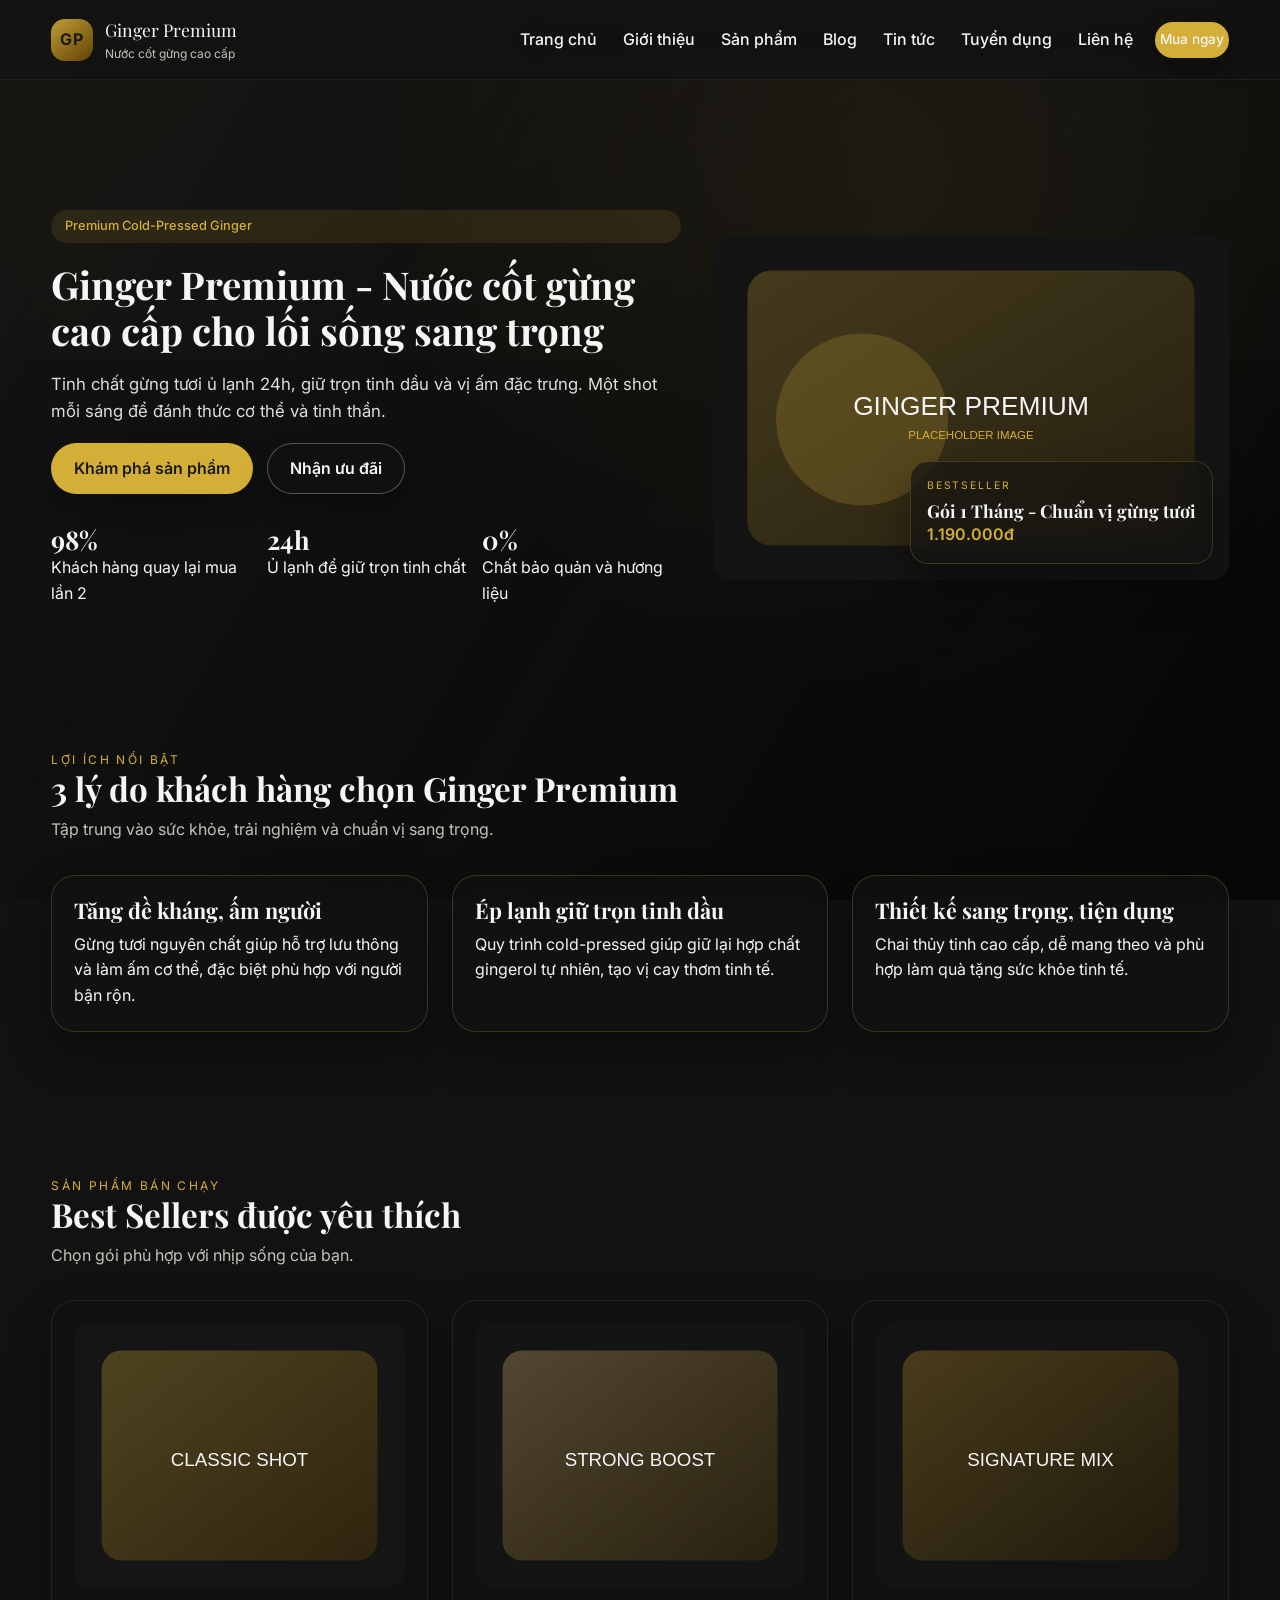
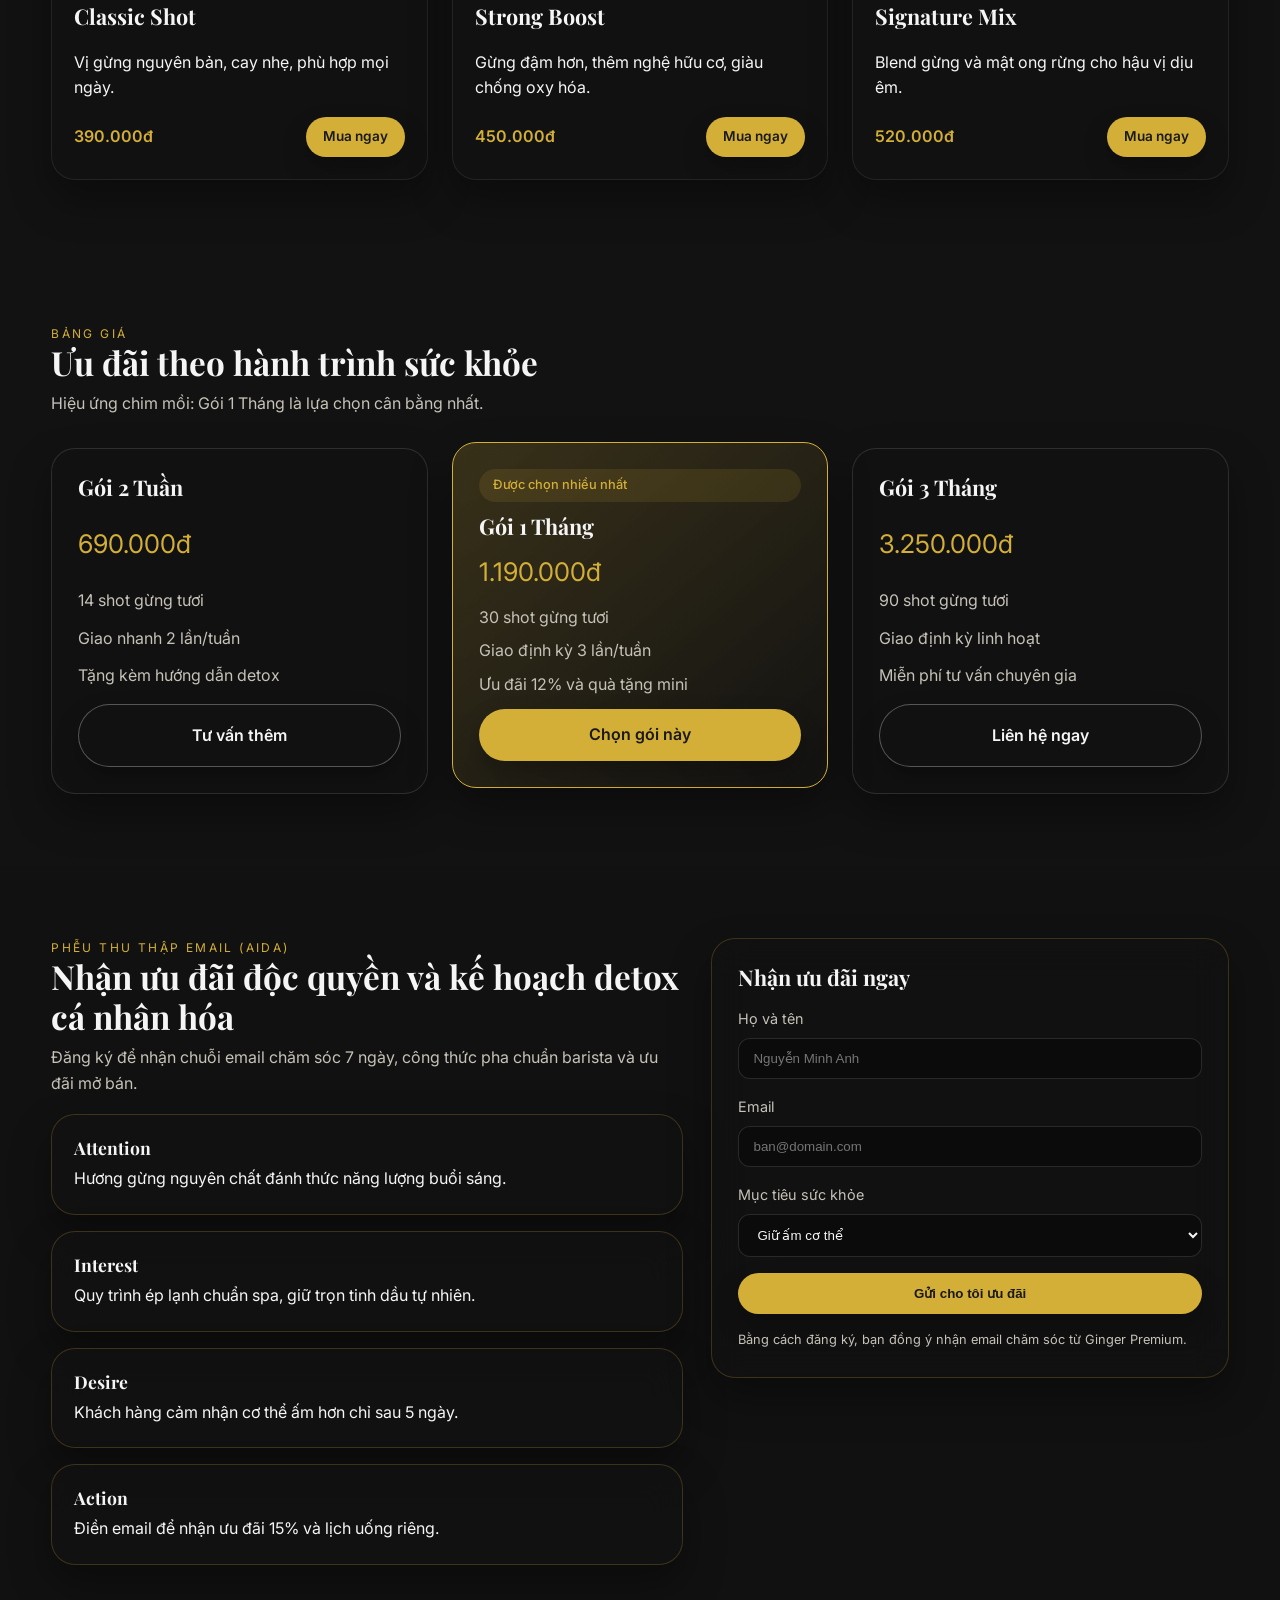
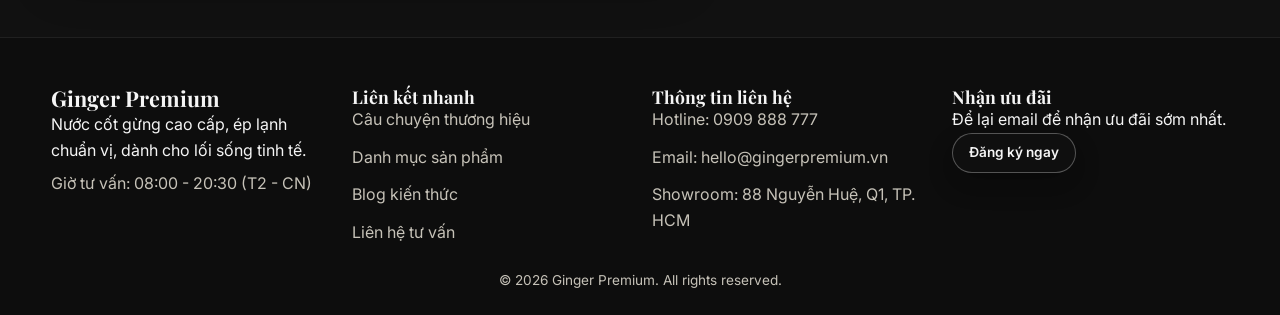
==== index.html @ f05b1ac1 "update content" ====
<!doctype html>
<html lang='vi'>
<head>
  <meta charset='utf-8'>
  <meta name='viewport' content='width=device-width, initial-scale=1'>
  <title>Ginger Premium | Nước cốt gừng cao cấp - Tinh tế, chuẩn vị</title>
  <meta name='description' content='Ginger Premium - nước cốt gừng cao cấp, ép lạnh giữ trọn tinh dầu. Tăng sức đề kháng, ấm người và nâng tầm lối sống hiện đại.'>
  <!-- TODO: Dán mã Google Analytics / Meta Pixel ngay dưới dòng comment này -->
  <!-- <script>/* GA4/Meta Pixel */</script> -->
  <link rel='preconnect' href='https://fonts.googleapis.com'>
  <link rel='preconnect' href='https://fonts.gstatic.com' crossorigin>
  <link href='https://fonts.googleapis.com/css2?family=Playfair+Display:wght@500;600;700&family=Inter:wght@300;400;500;600&display=swap' rel='stylesheet'>
  <link rel='stylesheet' href='assets/css/style.css'>
  <script src='assets/js/main.js' defer></script>
</head>
<body>
  <header></header>

  <main>
    <section class='hero section reveal'>
      <div class='container hero-grid'>
        <div class='hero-copy'>
          <span class='badge'>Premium Cold-Pressed Ginger</span>
          <h1>Ginger Premium - Nước cốt gừng cao cấp cho lối sống sang trọng</h1>
          <p class='lead'>Tinh chất gừng tươi ủ lạnh 24h, giữ trọn tinh dầu và vị ấm đặc trưng. Một shot mỗi sáng để đánh thức cơ thể và tinh thần.</p>
          <!-- TODO: Thay đổi câu tagline chính theo thông điệp chiến dịch -->
          <div class='hero-actions'>
            <a class='btn btn-primary' href='san-pham.html'>Khám phá sản phẩm</a>
            <a class='btn btn-ghost' href='#lead'>Nhận ưu đãi</a>
          </div>
          <div class='hero-stats'>
            <div>
              <h3>98%</h3>
              <p>Khách hàng quay lại mua lần 2</p>
            </div>
            <div>
              <h3>24h</h3>
              <p>Ủ lạnh để giữ trọn tinh chất</p>
            </div>
            <div>
              <h3>0%</h3>
              <p>Chất bảo quản và hương liệu</p>
            </div>
          </div>
        </div>
        <div class='hero-media'>
          <img src='assets/img/hero-ginger.svg' alt='Ly nước cốt gừng Ginger Premium'>
          <div class='media-card'>
            <p class='label'>Bestseller</p>
            <h4>Gói 1 Tháng - Chuẩn vị gừng tươi</h4>
            <p class='price'>1.190.000đ</p>
          </div>
        </div>
      </div>
    </section>

    <section class='section reveal'>
      <div class='container'>
        <div class='section-heading'>
          <p class='section-kicker'>Lợi ích nổi bật</p>
          <h2>3 lý do khách hàng chọn Ginger Premium</h2>
          <p class='section-subtitle'>Tập trung vào sức khỏe, trải nghiệm và chuẩn vị sang trọng.</p>
        </div>
        <div class='grid-3'>
          <article class='card'>
            <h3>Tăng đề kháng, ấm người</h3>
            <p>Gừng tươi nguyên chất giúp hỗ trợ lưu thông và làm ấm cơ thể, đặc biệt phù hợp với người bận rộn.</p>
          </article>
          <article class='card'>
            <h3>Ép lạnh giữ trọn tinh dầu</h3>
            <p>Quy trình cold-pressed giúp giữ lại hợp chất gingerol tự nhiên, tạo vị cay thơm tinh tế.</p>
          </article>
          <article class='card'>
            <h3>Thiết kế sang trọng, tiện dụng</h3>
            <p>Chai thủy tinh cao cấp, dễ mang theo và phù hợp làm quà tặng sức khỏe tinh tế.</p>
          </article>
        </div>
      </div>
    </section>

    <section class='section reveal best-sellers'>
      <div class='container'>
        <div class='section-heading'>
          <p class='section-kicker'>Sản phẩm bán chạy</p>
          <h2>Best Sellers được yêu thích</h2>
          <p class='section-subtitle'>Chọn gói phù hợp với nhịp sống của bạn.</p>
        </div>
        <div class='grid-3'>
          <article class='product-card'>
            <img src='assets/img/product-1.svg' alt='Gói Classic'>
            <h3>Classic Shot</h3>
            <p>Vị gừng nguyên bản, cay nhẹ, phù hợp mọi ngày.</p>
            <div class='price-row'>
              <span>390.000đ</span>
              <a class='btn btn-primary btn-small' href='san-pham.html'>Mua ngay</a>
            </div>
          </article>
          <article class='product-card'>
            <img src='assets/img/product-2.svg' alt='Gói Strong'>
            <h3>Strong Boost</h3>
            <p>Gừng đậm hơn, thêm nghệ hữu cơ, giàu chống oxy hóa.</p>
            <div class='price-row'>
              <span>450.000đ</span>
              <a class='btn btn-primary btn-small' href='san-pham.html'>Mua ngay</a>
            </div>
          </article>
          <article class='product-card'>
            <img src='assets/img/product-3.svg' alt='Gói Signature'>
            <h3>Signature Mix</h3>
            <p>Blend gừng và mật ong rừng cho hậu vị dịu êm.</p>
            <div class='price-row'>
              <span>520.000đ</span>
              <a class='btn btn-primary btn-small' href='san-pham.html'>Mua ngay</a>
            </div>
          </article>
        </div>
      </div>
    </section>

    <section class='section reveal pricing'>
      <div class='container'>
        <div class='section-heading'>
          <p class='section-kicker'>Bảng giá</p>
          <h2>Ưu đãi theo hành trình sức khỏe</h2>
          <p class='section-subtitle'>Hiệu ứng chim mồi: Gói 1 Tháng là lựa chọn cân bằng nhất.</p>
        </div>
        <div class='pricing-grid'>
          <article class='pricing-card' data-decoy='true'>
            <h3>Gói 2 Tuần</h3>
            <p class='pricing-price'>690.000đ</p>
            <ul class='pricing-list'>
              <li>14 shot gừng tươi</li>
              <li>Giao nhanh 2 lần/tuần</li>
              <li>Tặng kèm hướng dẫn detox</li>
            </ul>
            <a class='btn btn-ghost' href='lien-he.html'>Tư vấn thêm</a>
          </article>
          <article class='pricing-card pricing-card--featured'>
            <p class='badge'>Được chọn nhiều nhất</p>
            <h3>Gói 1 Tháng</h3>
            <p class='pricing-price'>1.190.000đ</p>
            <ul class='pricing-list'>
              <li>30 shot gừng tươi</li>
              <li>Giao định kỳ 3 lần/tuần</li>
              <li>Ưu đãi 12% và quà tặng mini</li>
            </ul>
            <a class='btn btn-primary' href='san-pham.html'>Chọn gói này</a>
          </article>
          <article class='pricing-card'>
            <h3>Gói 3 Tháng</h3>
            <p class='pricing-price'>3.250.000đ</p>
            <ul class='pricing-list'>
              <li>90 shot gừng tươi</li>
              <li>Giao định kỳ linh hoạt</li>
              <li>Miễn phí tư vấn chuyên gia</li>
            </ul>
            <a class='btn btn-ghost' href='lien-he.html'>Liên hệ ngay</a>
          </article>
        </div>
      </div>
    </section>

    <section class='section reveal lead-gen' id='lead'>
      <div class='container lead-grid'>
        <div class='lead-copy'>
          <p class='section-kicker'>Phễu thu thập Email (AIDA)</p>
          <h2>Nhận ưu đãi độc quyền và kế hoạch detox cá nhân hóa</h2>
          <p class='section-subtitle'>Đăng ký để nhận chuỗi email chăm sóc 7 ngày, công thức pha chuẩn barista và ưu đãi mở bán.</p>
          <div class='aida-grid'>
            <div class='card'>
              <h4>Attention</h4>
              <p>Hương gừng nguyên chất đánh thức năng lượng buổi sáng.</p>
            </div>
            <div class='card'>
              <h4>Interest</h4>
              <p>Quy trình ép lạnh chuẩn spa, giữ trọn tinh dầu tự nhiên.</p>
            </div>
            <div class='card'>
              <h4>Desire</h4>
              <p>Khách hàng cảm nhận cơ thể ấm hơn chỉ sau 5 ngày.</p>
            </div>
            <div class='card'>
              <h4>Action</h4>
              <p>Điền email để nhận ưu đãi 15% và lịch uống riêng.</p>
            </div>
          </div>
        </div>
        <form class='glass-form' action='#' method='post'>
          <!-- TODO: Kết nối form này với công cụ Email Marketing (Mailchimp, GetResponse...) -->
          <h3>Nhận ưu đãi ngay</h3>
          <label>
            Họ và tên
            <input type='text' name='fullName' placeholder='Nguyễn Minh Anh' required>
          </label>
          <label>
            Email
            <input type='email' name='email' placeholder='ban@domain.com' required>
          </label>
          <label>
            Mục tiêu sức khỏe
            <select name='goal'>
              <option>Giữ ấm cơ thể</option>
              <option>Detox nhẹ nhàng</option>
              <option>Quà tặng sang trọng</option>
            </select>
          </label>
          <button type='submit' class='btn btn-primary'>Gửi cho tôi ưu đãi</button>
          <p class='form-note'>Bằng cách đăng ký, bạn đồng ý nhận email chăm sóc từ Ginger Premium.</p>
        </form>
      </div>
    </section>
  </main>

  <footer></footer>
</body>
</html>
---- assets/css/style.css ----
:root {
  --bg: #121212;
  --bg-alt: #171717;
  --accent: #d4af37;
  --text: #f5f5f5;
  --muted: #c6c2b8;
  --glass: rgba(18, 18, 18, 0.62);
  --glass-border: rgba(212, 175, 55, 0.22);
  --shadow: 0 20px 40px rgba(0, 0, 0, 0.35);
  --radius: 24px;
}

* {
  box-sizing: border-box;
  margin: 0;
  padding: 0;
}

html {
  scroll-behavior: smooth;
}

body {
  font-family: "Inter", sans-serif;
  background: var(--bg);
  color: var(--text);
  line-height: 1.6;
  min-height: 100vh;
}

/* Nền tối sang trọng với ánh vàng hổ phách */
body::before {
  content: "";
  position: fixed;
  inset: -20% -10% auto;
  height: 60vh;
  background:
    radial-gradient(
      circle at top left,
      rgba(212, 175, 55, 0.2),
      transparent 60%
    ),
    radial-gradient(
      circle at top right,
      rgba(255, 255, 255, 0.08),
      transparent 55%
    );
  z-index: -2;
}

body::after {
  content: "";
  position: fixed;
  inset: 0;
  background:
    radial-gradient(
      circle at 70% 20%,
      rgba(212, 175, 55, 0.08),
      transparent 45%
    ),
    linear-gradient(120deg, rgba(20, 20, 20, 0.85), rgba(0, 0, 0, 0.6));
  z-index: -1;
  pointer-events: none;
}

img {
  width: 100%;
  display: block;
  border-radius: 18px;
}

a {
  color: inherit;
  text-decoration: none;
}

ul {
  list-style: none;
  padding-left: 0;
}

.container {
  width: min(1200px, 92vw);
  margin: 0 auto;
}

.section {
  padding: 72px 0;
  position: relative;
}

.section-heading {
  margin-bottom: 32px;
  max-width: 720px;
}

.section-kicker {
  text-transform: uppercase;
  letter-spacing: 0.2em;
  font-size: 0.75rem;
  color: var(--accent);
}

.section-subtitle {
  color: var(--muted);
  margin-top: 8px;
}

h1,
h2,
h3,
h4 {
  font-family: "Playfair Display", serif;
  line-height: 1.2;
}

h1 {
  font-size: clamp(2.4rem, 3vw, 3.6rem);
}

h2 {
  font-size: clamp(1.9rem, 2.6vw, 2.8rem);
}

h3 {
  font-size: 1.35rem;
}

h4 {
  font-size: 1.1rem;
}

p.lead {
  font-size: 1.05rem;
  opacity: 0.9;
}

.badge {
  display: inline-flex;
  align-items: center;
  gap: 6px;
  padding: 6px 14px;
  border-radius: 999px;
  background: rgba(212, 175, 55, 0.12);
  color: var(--accent);
  font-weight: 500;
  font-size: 0.8rem;
}

.btn {
  display: inline-flex;
  align-items: center;
  justify-content: center;
  padding: 12px 22px;
  border-radius: 999px;
  border: 1px solid transparent;
  font-weight: 600;
  transition: 0.3s ease;
  box-shadow: 0 12px 24px rgba(0, 0, 0, 0.25);
}

.btn-primary {
  background: var(--accent);
  color: #1a1a1a;
}

.btn-primary:hover {
  transform: translateY(-2px);
  box-shadow: 0 18px 30px rgba(212, 175, 55, 0.35);
}

.btn-ghost {
  border-color: rgba(245, 245, 245, 0.3);
  color: var(--text);
  background: rgba(18, 18, 18, 0.45);
}

.btn-ghost:hover {
  border-color: var(--accent);
  color: var(--accent);
}

.btn-small {
  padding: 8px 16px;
  font-size: 0.85rem;
}

/* Header glassmorphism */
header {
  position: sticky;
  top: 0;
  z-index: 50;
}

.site-header {
  background: rgba(18, 18, 18, 0.72);
  border-bottom: 1px solid rgba(255, 255, 255, 0.06);
  backdrop-filter: blur(16px);
}

.nav-inner {
  display: flex;
  align-items: center;
  justify-content: space-between;
  gap: 18px;
  padding: 16px 0;
}

.brand {
  display: flex;
  align-items: center;
  gap: 12px;
}

.brand-mark {
  width: 42px;
  height: 42px;
  border-radius: 14px;
  background: linear-gradient(
    140deg,
    rgba(212, 175, 55, 0.9),
    rgba(106, 70, 6, 0.9)
  );
  color: #1a1a1a;
  display: grid;
  place-items: center;
  font-weight: 700;
  letter-spacing: 0.08em;
}

.brand-info {
  display: flex;
  flex-direction: column;
}

.brand-text {
  font-family: "Playfair Display", serif;
  font-size: 1.1rem;
}

.brand-tagline {
  font-size: 0.75rem;
  color: var(--muted);
}

.nav-toggle {
  display: inline-flex;
  flex-direction: column;
  gap: 6px;
  background: transparent;
  border: 1px solid rgba(255, 255, 255, 0.15);
  padding: 10px;
  border-radius: 12px;
  color: var(--text);
}

.nav-toggle span {
  width: 22px;
  height: 2px;
  background: var(--text);
  border-radius: 999px;
  transition: 0.3s ease;
}

.nav-menu {
  position: absolute;
  top: 100%;
  left: 0;
  right: 0;
  display: none;
  flex-direction: column;
  gap: 12px;
  padding: 16px;
  background: rgba(18, 18, 18, 0.95);
  border-bottom: 1px solid rgba(212, 175, 55, 0.25);
  backdrop-filter: blur(16px);
}

.nav-menu a {
  padding: 6px 4px;
  color: var(--text);
  font-weight: 500;
}

.nav-menu.is-open {
  display: flex;
}

body.nav-open {
  overflow: hidden;
}

.hero {
  padding-top: 110px;
}

.hero-grid {
  display: grid;
  gap: 32px;
}

.hero-copy {
  display: grid;
  gap: 18px;
}

.hero-actions {
  display: flex;
  flex-wrap: wrap;
  gap: 14px;
}

.hero-stats {
  display: grid;
  gap: 16px;
  grid-template-columns: repeat(auto-fit, minmax(140px, 1fr));
  margin-top: 12px;
}

.hero-stats h3 {
  font-size: 1.6rem;
}

.hero-media {
  position: relative;
  display: grid;
  gap: 16px;
}

.media-card {
  position: absolute;
  bottom: 16px;
  right: 16px;
  background: var(--glass);
  padding: 16px;
  border-radius: 18px;
  border: 1px solid var(--glass-border);
  backdrop-filter: blur(16px);
  box-shadow: var(--shadow);
}

.media-card .label {
  text-transform: uppercase;
  letter-spacing: 0.18em;
  font-size: 0.65rem;
  color: var(--accent);
  margin-bottom: 6px;
}

.media-card .price {
  color: var(--accent);
  font-weight: 600;
}

.card {
  background: var(--glass);
  border: 1px solid var(--glass-border);
  border-radius: var(--radius);
  padding: 22px;
  box-shadow: var(--shadow);
  backdrop-filter: blur(18px);
}

.card h3,
.card h4 {
  margin-bottom: 8px;
}

.grid-2,
.grid-3 {
  display: grid;
  gap: 24px;
}

.grid-2 {
  grid-template-columns: repeat(auto-fit, minmax(260px, 1fr));
}

.grid-3 {
  grid-template-columns: repeat(auto-fit, minmax(230px, 1fr));
}

.product-card {
  background: var(--glass);
  border: 1px solid rgba(255, 255, 255, 0.08);
  border-radius: var(--radius);
  padding: 22px;
  display: grid;
  gap: 16px;
  box-shadow: var(--shadow);
  backdrop-filter: blur(18px);
}

.product-card h3 {
  margin-bottom: 4px;
}

.price-row {
  display: flex;
  align-items: center;
  justify-content: space-between;
  gap: 12px;
}

.price-row span {
  font-weight: 600;
  color: var(--accent);
}

.pricing-grid {
  display: grid;
  gap: 24px;
}

.pricing-card {
  background: rgba(18, 18, 18, 0.75);
  border: 1px solid rgba(255, 255, 255, 0.12);
  border-radius: var(--radius);
  padding: 26px;
  display: grid;
  gap: 12px;
  box-shadow: var(--shadow);
}

.pricing-card--featured {
  border-color: var(--accent);
  background: linear-gradient(
    140deg,
    rgba(212, 175, 55, 0.2),
    rgba(18, 18, 18, 0.9)
  );
  transform: translateY(-6px);
}

.pricing-price {
  font-size: 1.6rem;
  color: var(--accent);
}

.pricing-list {
  display: grid;
  gap: 8px;
  color: var(--muted);
}

.lead-gen {
  background: rgba(18, 18, 18, 0.55);
}

.lead-grid {
  display: grid;
  gap: 28px;
  align-items: start;
}

.aida-grid {
  display: grid;
  gap: 16px;
  margin-top: 18px;
}

.glass-form {
  background: rgba(18, 18, 18, 0.7);
  border: 1px solid var(--glass-border);
  padding: 26px;
  border-radius: var(--radius);
  display: grid;
  gap: 16px;
  box-shadow: var(--shadow);
  backdrop-filter: blur(18px);
}

.glass-form label {
  display: grid;
  gap: 8px;
  font-size: 0.9rem;
  color: var(--muted);
}

.glass-form input,
.glass-form select,
.glass-form textarea {
  width: 100%;
  padding: 12px 14px;
  border-radius: 12px;
  border: 1px solid rgba(255, 255, 255, 0.12);
  background: rgba(10, 10, 10, 0.7);
  color: var(--text);
}

.form-note {
  font-size: 0.8rem;
  color: var(--muted);
}

.post-card {
  background: var(--glass);
  border: 1px solid rgba(255, 255, 255, 0.08);
  border-radius: var(--radius);
  padding: 22px;
  display: grid;
  gap: 10px;
  box-shadow: var(--shadow);
}

.post-tag {
  color: var(--accent);
  font-size: 0.8rem;
  text-transform: uppercase;
  letter-spacing: 0.15em;
}

.text-link {
  color: var(--accent);
  font-weight: 600;
}

.split {
  display: grid;
  gap: 24px;
  align-items: center;
}

.highlight-list {
  display: grid;
  gap: 12px;
  color: var(--muted);
}

.contact-grid {
  display: grid;
  gap: 24px;
}

.contact-card {
  background: var(--glass);
  border: 1px solid var(--glass-border);
  border-radius: var(--radius);
  padding: 22px;
  display: grid;
  gap: 14px;
  box-shadow: var(--shadow);
  backdrop-filter: blur(16px);
}

.social-buttons {
  display: flex;
  flex-wrap: wrap;
  gap: 12px;
}

.social-btn {
  padding: 10px 16px;
  border-radius: 999px;
  border: 1px solid rgba(212, 175, 55, 0.3);
  background: rgba(18, 18, 18, 0.6);
  color: var(--text);
  display: inline-flex;
  align-items: center;
  gap: 8px;
  transition: 0.3s ease;
}

.social-btn:hover {
  border-color: var(--accent);
  color: var(--accent);
  transform: translateY(-2px);
}

.site-footer {
  border-top: 1px solid rgba(255, 255, 255, 0.08);
  padding: 48px 0 24px;
  background: rgba(10, 10, 10, 0.6);
}

.footer-grid {
  display: grid;
  gap: 24px;
}

.footer-bottom {
  margin-top: 24px;
  color: var(--muted);
  font-size: 0.85rem;
  text-align: center;
}

/* Hiệu ứng reveal khi cuộn */
.reveal {
  opacity: 0;
  transform: translateY(24px);
  transition:
    opacity 0.6s ease,
    transform 0.6s ease;
}

.reveal.is-visible {
  opacity: 1;
  transform: translateY(0);
}

@media (min-width: 900px) {
  .nav-toggle {
    display: none;
  }

  .nav-menu {
    position: static;
    display: flex;
    flex-direction: row;
    align-items: center;
    gap: 18px;
    background: transparent;
    border: none;
    padding: 0;
  }

  body.nav-open {
    overflow: auto;
  }

  .hero-grid {
    grid-template-columns: 1.1fr 0.9fr;
    align-items: center;
  }

  .lead-grid {
    grid-template-columns: 1.1fr 0.9fr;
  }

  .pricing-grid {
    grid-template-columns: repeat(3, 1fr);
  }

  .footer-grid {
    grid-template-columns: repeat(4, 1fr);
  }

  .split {
    grid-template-columns: 1.1fr 0.9fr;
  }

  .contact-grid {
    grid-template-columns: 1.1fr 0.9fr;
  }
}

@media (min-width: 1100px) {
  .hero {
    padding-top: 130px;
  }
}

@media (prefers-reduced-motion: reduce) {
  html {
    scroll-behavior: auto;
  }

  .reveal {
    opacity: 1;
    transform: none;
    transition: none;
  }

  .btn,
  .social-btn {
    transition: none;
  }
}
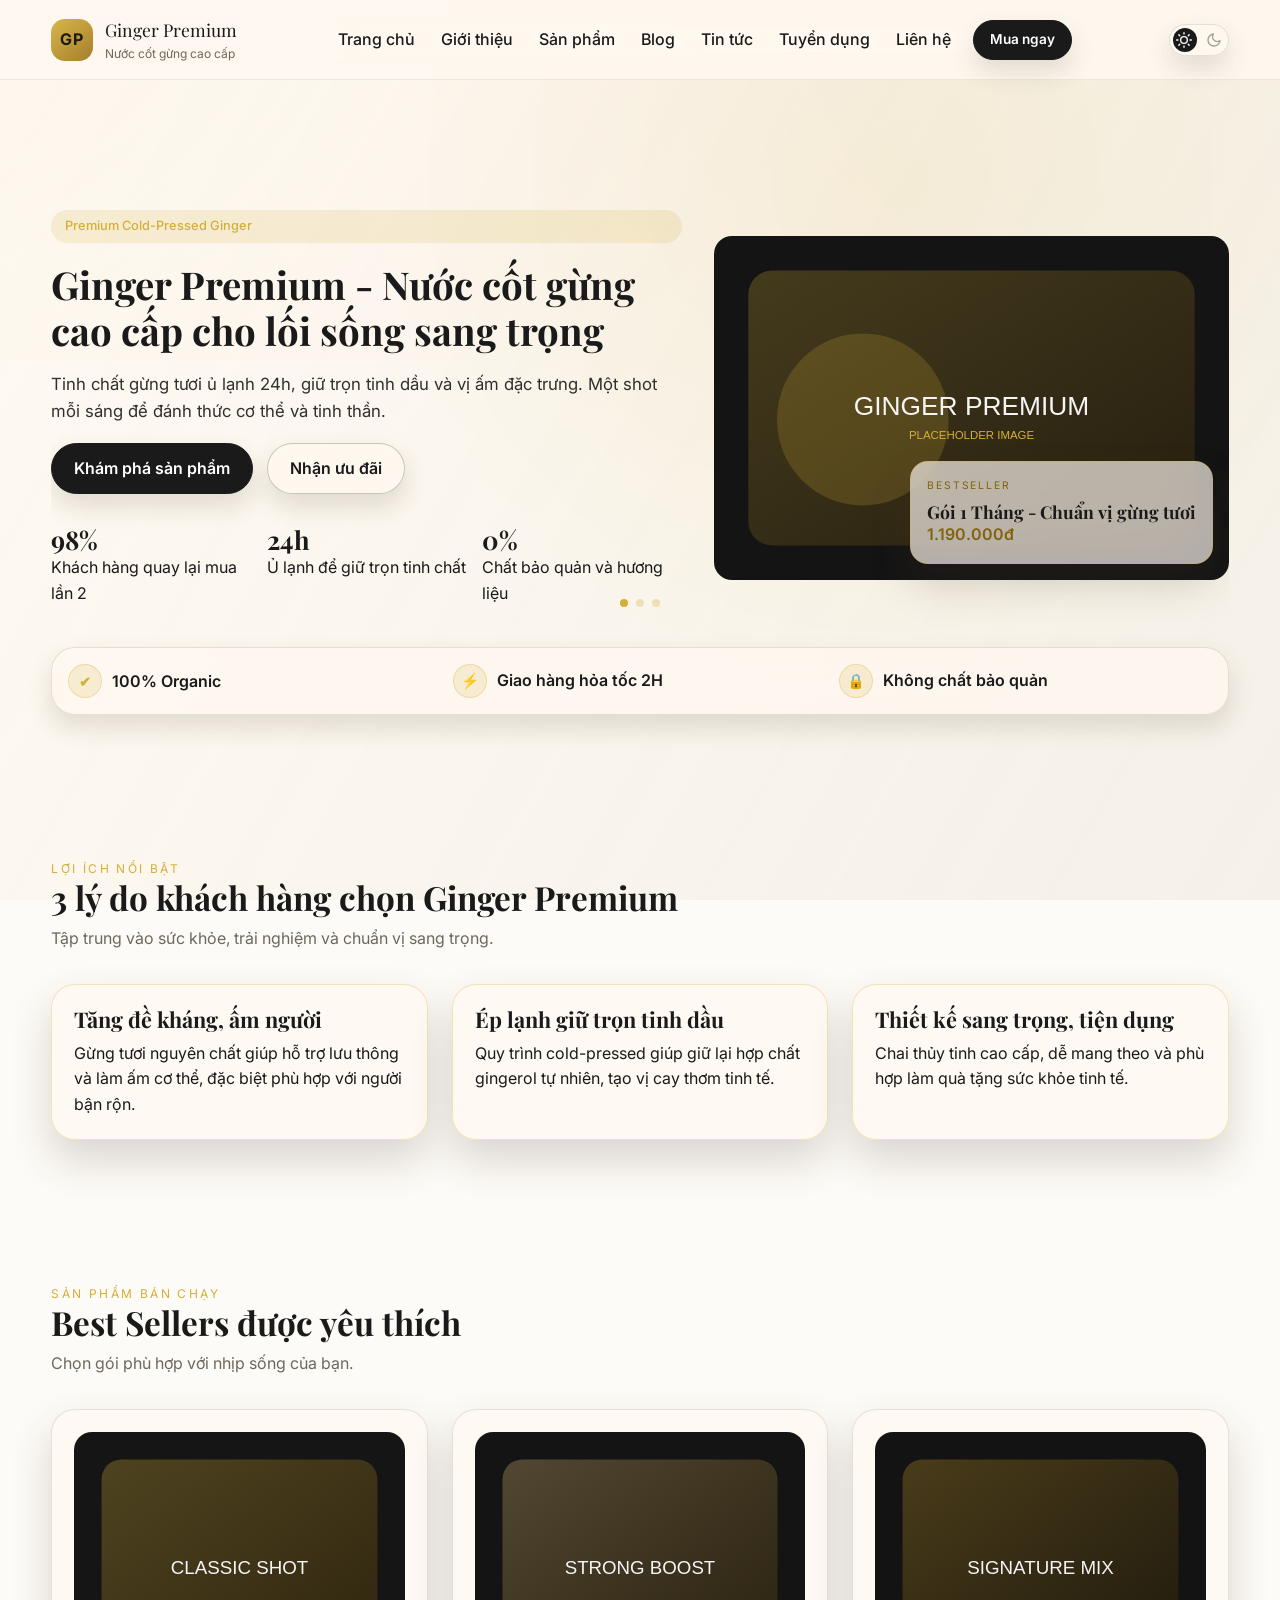
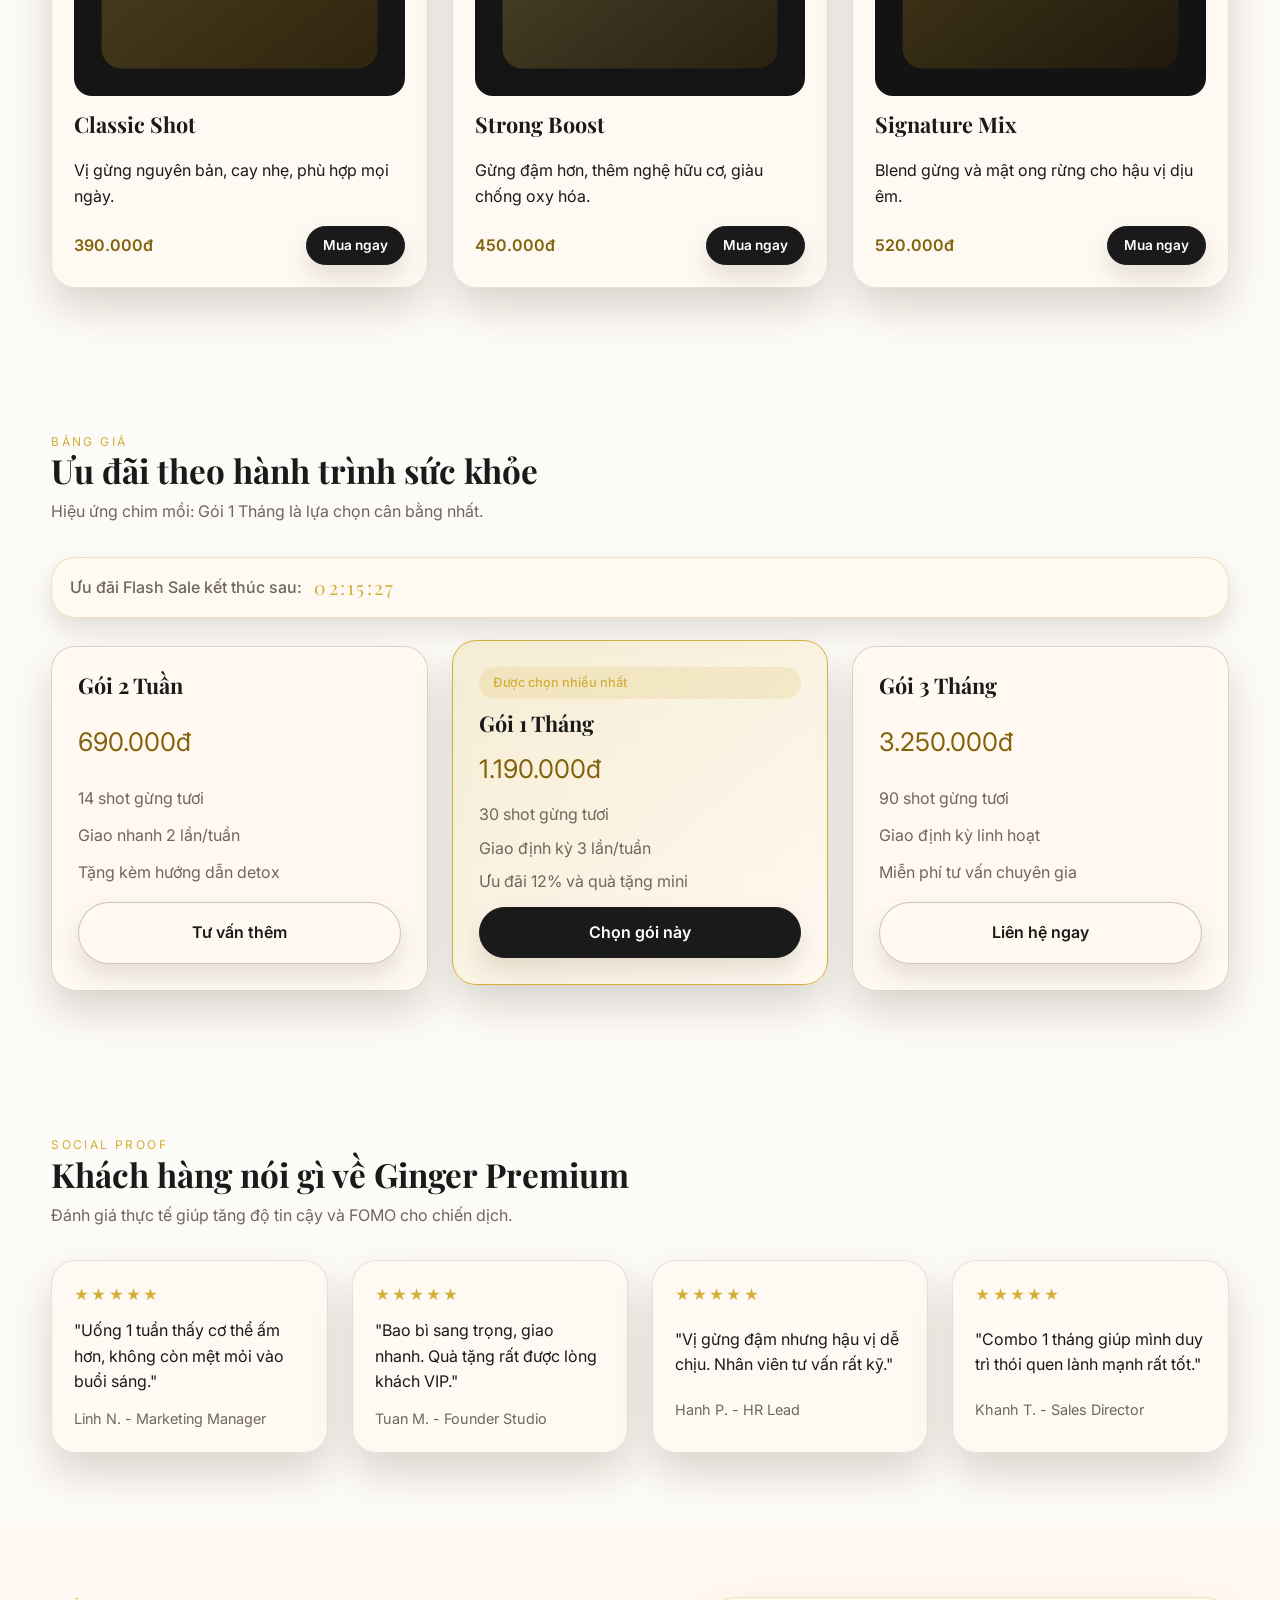
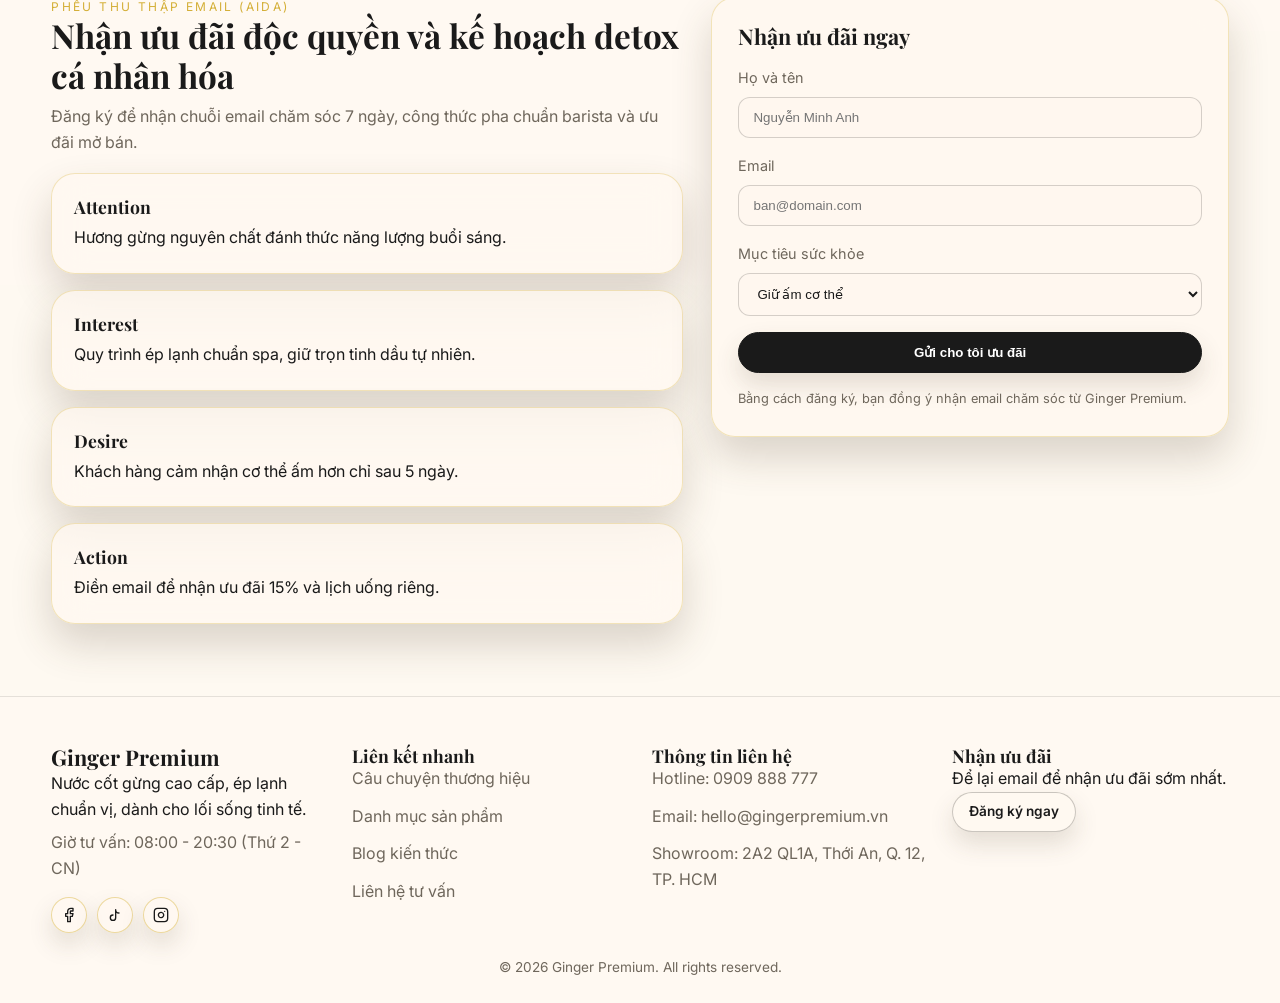
==== commit a111bc1f: "light theme" ====
--- a/index.html
+++ b/index.html
@@ -1,216 +1,458 @@
 <!doctype html>
-<html lang='vi'>
-<head>
-  <meta charset='utf-8'>
-  <meta name='viewport' content='width=device-width, initial-scale=1'>
-  <title>Ginger Premium | Nước cốt gừng cao cấp - Tinh tế, chuẩn vị</title>
-  <meta name='description' content='Ginger Premium - nước cốt gừng cao cấp, ép lạnh giữ trọn tinh dầu. Tăng sức đề kháng, ấm người và nâng tầm lối sống hiện đại.'>
-  <!-- TODO: Dán mã Google Analytics / Meta Pixel ngay dưới dòng comment này -->
-  <!-- <script>/* GA4/Meta Pixel */</script> -->
-  <link rel='preconnect' href='https://fonts.googleapis.com'>
-  <link rel='preconnect' href='https://fonts.gstatic.com' crossorigin>
-  <link href='https://fonts.googleapis.com/css2?family=Playfair+Display:wght@500;600;700&family=Inter:wght@300;400;500;600&display=swap' rel='stylesheet'>
-  <link rel='stylesheet' href='assets/css/style.css'>
-  <script src='assets/js/main.js' defer></script>
-</head>
-<body>
-  <header></header>
-
-  <main>
-    <section class='hero section reveal'>
-      <div class='container hero-grid'>
-        <div class='hero-copy'>
-          <span class='badge'>Premium Cold-Pressed Ginger</span>
-          <h1>Ginger Premium - Nước cốt gừng cao cấp cho lối sống sang trọng</h1>
-          <p class='lead'>Tinh chất gừng tươi ủ lạnh 24h, giữ trọn tinh dầu và vị ấm đặc trưng. Một shot mỗi sáng để đánh thức cơ thể và tinh thần.</p>
-          <!-- TODO: Thay đổi câu tagline chính theo thông điệp chiến dịch -->
-          <div class='hero-actions'>
-            <a class='btn btn-primary' href='san-pham.html'>Khám phá sản phẩm</a>
-            <a class='btn btn-ghost' href='#lead'>Nhận ưu đãi</a>
-          </div>
-          <div class='hero-stats'>
-            <div>
-              <h3>98%</h3>
-              <p>Khách hàng quay lại mua lần 2</p>
+<html lang="vi">
+  <head>
+    <meta charset="utf-8" />
+    <meta name="viewport" content="width=device-width, initial-scale=1" />
+    <title>Ginger Premium | Nước cốt gừng cao cấp - Tinh tế, chuẩn vị</title>
+    <meta
+      name="description"
+      content="Ginger Premium - nước cốt gừng cao cấp, ép lạnh giữ trọn tinh dầu. Tăng sức đề kháng, ấm người và nâng tầm lối sống hiện đại."
+    />
+    <!-- TODO: Dán mã Google Analytics / Meta Pixel ngay dưới dòng comment này -->
+    <!-- <script>/* GA4/Meta Pixel */</script> -->
+    <link rel="preconnect" href="https://fonts.googleapis.com" />
+    <link rel="preconnect" href="https://fonts.gstatic.com" crossorigin />
+    <link
+      href="https://fonts.googleapis.com/css2?family=Playfair+Display:wght@500;600;700&family=Inter:wght@300;400;500;600&display=swap"
+      rel="stylesheet"
+    />
+    <link rel="stylesheet" href="assets/css/style.css" />
+    <link
+      rel="stylesheet"
+      href="https://cdn.jsdelivr.net/npm/swiper@11/swiper-bundle.min.css"
+    />
+    <script
+      src="https://cdn.jsdelivr.net/npm/swiper@11/swiper-bundle.min.js"
+      defer
+    ></script>
+    <script src="assets/js/main.js" defer></script>
+  </head>
+  <body>
+    <header></header>
+
+    <main>
+      <section class="hero section reveal">
+        <div class="container">
+          <div class="swiper hero-slider">
+            <div class="swiper-wrapper">
+              <div class="swiper-slide">
+                <div class="hero-grid">
+                  <div class="hero-copy">
+                    <span class="badge">Premium Cold-Pressed Ginger</span>
+                    <h1>
+                      Ginger Premium - Nước cốt gừng cao cấp cho lối sống sang
+                      trọng
+                    </h1>
+                    <p class="lead">
+                      Tinh chất gừng tươi ủ lạnh 24h, giữ trọn tinh dầu và vị ấm
+                      đặc trưng. Một shot mỗi sáng để đánh thức cơ thể và tinh
+                      thần.
+                    </p>
+                    <!-- TODO: Thay đổi câu tagline chính theo thông điệp chiến dịch -->
+                    <div class="hero-actions">
+                      <a class="btn btn-primary" href="san-pham.html"
+                        >Khám phá sản phẩm</a
+                      >
+                      <a class="btn btn-ghost" href="#lead">Nhận ưu đãi</a>
+                    </div>
+                    <div class="hero-stats">
+                      <div>
+                        <h3>98%</h3>
+                        <p>Khách hàng quay lại mua lần 2</p>
+                      </div>
+                      <div>
+                        <h3>24h</h3>
+                        <p>Ủ lạnh để giữ trọn tinh chất</p>
+                      </div>
+                      <div>
+                        <h3>0%</h3>
+                        <p>Chất bảo quản và hương liệu</p>
+                      </div>
+                    </div>
+                  </div>
+                  <div class="hero-media">
+                    <img
+                      src="assets/img/hero-ginger.svg"
+                      alt="Ly nước cốt gừng Ginger Premium"
+                    />
+                    <div class="media-card">
+                      <p class="label">Bestseller</p>
+                      <h4>Gói 1 Tháng - Chuẩn vị gừng tươi</h4>
+                      <p class="price">1.190.000đ</p>
+                    </div>
+                  </div>
+                </div>
+              </div>
+              <div class="swiper-slide">
+                <div class="hero-grid">
+                  <div class="hero-copy">
+                    <span class="badge">Detox & Wellness</span>
+                    <h1>Thanh lọc nhẹ nhàng với Ginger Detox Shot</h1>
+                    <p class="lead">
+                      Công thức gừng, nghệ hữu cơ và chanh vàng giúp cơ thể nhẹ
+                      hơn sau 7 ngày.
+                    </p>
+                    <div class="hero-actions">
+                      <a class="btn btn-primary" href="san-pham.html"
+                        >Xem gói Detox</a
+                      >
+                      <a class="btn btn-ghost" href="lien-he.html"
+                        >Tư vấn chuyên sâu</a
+                      >
+                    </div>
+                    <div class="hero-stats">
+                      <div>
+                        <h3>7 ngày</h3>
+                        <p>Lộ trình detox dễ bắt đầu</p>
+                      </div>
+                      <div>
+                        <h3>12%</h3>
+                        <p>Ưu đãi cho gói định kỳ</p>
+                      </div>
+                      <div>
+                        <h3>5 sao</h3>
+                        <p>Đánh giá trung bình</p>
+                      </div>
+                    </div>
+                  </div>
+                  <div class="hero-media">
+                    <img
+                      src="assets/img/product-2.svg"
+                      alt="Gói Ginger Detox"
+                    />
+                    <div class="media-card">
+                      <p class="label">Detox</p>
+                      <h4>Gói 2 Tuần - Thanh lọc cơ thể</h4>
+                      <p class="price">690.000đ</p>
+                    </div>
+                  </div>
+                </div>
+              </div>
+              <div class="swiper-slide">
+                <div class="hero-grid">
+                  <div class="hero-copy">
+                    <span class="badge">Luxury Gift</span>
+                    <h1>Ginger Premium Gift Box - Quà tặng tinh tế</h1>
+                    <p class="lead">
+                      Hộp quà sang trọng, phù hợp tri ân đối tác và người thân
+                      yêu.
+                    </p>
+                    <div class="hero-actions">
+                      <a class="btn btn-primary" href="san-pham.html"
+                        >Khám phá Gift Box</a
+                      >
+                      <a class="btn btn-ghost" href="lien-he.html"
+                        >Đặt lịch tư vấn</a
+                      >
+                    </div>
+                    <div class="hero-stats">
+                      <div>
+                        <h3>100%</h3>
+                        <p>Chai thủy tinh cao cấp</p>
+                      </div>
+                      <div>
+                        <h3>24h</h3>
+                        <p>Giao quà tận nơi</p>
+                      </div>
+                      <div>
+                        <h3>VIP</h3>
+                        <p>Chính sách quà tặng riêng</p>
+                      </div>
+                    </div>
+                  </div>
+                  <div class="hero-media">
+                    <img
+                      src="assets/img/product-3.svg"
+                      alt="Gift Box Ginger Premium"
+                    />
+                    <div class="media-card">
+                      <p class="label">Gift Box</p>
+                      <h4>Luxury Set - Dành cho VIP</h4>
+                      <p class="price">1.590.000đ</p>
+                    </div>
+                  </div>
+                </div>
+              </div>
             </div>
-            <div>
-              <h3>24h</h3>
-              <p>Ủ lạnh để giữ trọn tinh chất</p>
+            <div class="swiper-pagination hero-pagination"></div>
+          </div>
+
+          <div class="trust-badges">
+            <div class="trust-badge">
+              <span class="trust-icon" aria-hidden="true">&#10004;</span>
+              <span>100% Organic</span>
             </div>
-            <div>
-              <h3>0%</h3>
-              <p>Chất bảo quản và hương liệu</p>
+            <div class="trust-badge">
+              <span class="trust-icon" aria-hidden="true">&#9889;</span>
+              <span>Giao hàng hỏa tốc 2H</span>
             </div>
-          </div>
-        </div>
-        <div class='hero-media'>
-          <img src='assets/img/hero-ginger.svg' alt='Ly nước cốt gừng Ginger Premium'>
-          <div class='media-card'>
-            <p class='label'>Bestseller</p>
-            <h4>Gói 1 Tháng - Chuẩn vị gừng tươi</h4>
-            <p class='price'>1.190.000đ</p>
-          </div>
-        </div>
-      </div>
-    </section>
-
-    <section class='section reveal'>
-      <div class='container'>
-        <div class='section-heading'>
-          <p class='section-kicker'>Lợi ích nổi bật</p>
-          <h2>3 lý do khách hàng chọn Ginger Premium</h2>
-          <p class='section-subtitle'>Tập trung vào sức khỏe, trải nghiệm và chuẩn vị sang trọng.</p>
-        </div>
-        <div class='grid-3'>
-          <article class='card'>
-            <h3>Tăng đề kháng, ấm người</h3>
-            <p>Gừng tươi nguyên chất giúp hỗ trợ lưu thông và làm ấm cơ thể, đặc biệt phù hợp với người bận rộn.</p>
-          </article>
-          <article class='card'>
-            <h3>Ép lạnh giữ trọn tinh dầu</h3>
-            <p>Quy trình cold-pressed giúp giữ lại hợp chất gingerol tự nhiên, tạo vị cay thơm tinh tế.</p>
-          </article>
-          <article class='card'>
-            <h3>Thiết kế sang trọng, tiện dụng</h3>
-            <p>Chai thủy tinh cao cấp, dễ mang theo và phù hợp làm quà tặng sức khỏe tinh tế.</p>
-          </article>
-        </div>
-      </div>
-    </section>
-
-    <section class='section reveal best-sellers'>
-      <div class='container'>
-        <div class='section-heading'>
-          <p class='section-kicker'>Sản phẩm bán chạy</p>
-          <h2>Best Sellers được yêu thích</h2>
-          <p class='section-subtitle'>Chọn gói phù hợp với nhịp sống của bạn.</p>
-        </div>
-        <div class='grid-3'>
-          <article class='product-card'>
-            <img src='assets/img/product-1.svg' alt='Gói Classic'>
-            <h3>Classic Shot</h3>
-            <p>Vị gừng nguyên bản, cay nhẹ, phù hợp mọi ngày.</p>
-            <div class='price-row'>
-              <span>390.000đ</span>
-              <a class='btn btn-primary btn-small' href='san-pham.html'>Mua ngay</a>
+            <div class="trust-badge">
+              <span class="trust-icon" aria-hidden="true">&#128274;</span>
+              <span>Không chất bảo quản</span>
             </div>
-          </article>
-          <article class='product-card'>
-            <img src='assets/img/product-2.svg' alt='Gói Strong'>
-            <h3>Strong Boost</h3>
-            <p>Gừng đậm hơn, thêm nghệ hữu cơ, giàu chống oxy hóa.</p>
-            <div class='price-row'>
-              <span>450.000đ</span>
-              <a class='btn btn-primary btn-small' href='san-pham.html'>Mua ngay</a>
+          </div>
+        </div>
+      </section>
+
+      <section class="section reveal">
+        <div class="container">
+          <div class="section-heading">
+            <p class="section-kicker">Lợi ích nổi bật</p>
+            <h2>3 lý do khách hàng chọn Ginger Premium</h2>
+            <p class="section-subtitle">
+              Tập trung vào sức khỏe, trải nghiệm và chuẩn vị sang trọng.
+            </p>
+          </div>
+          <div class="grid-3">
+            <article class="card">
+              <h3>Tăng đề kháng, ấm người</h3>
+              <p>
+                Gừng tươi nguyên chất giúp hỗ trợ lưu thông và làm ấm cơ thể,
+                đặc biệt phù hợp với người bận rộn.
+              </p>
+            </article>
+            <article class="card">
+              <h3>Ép lạnh giữ trọn tinh dầu</h3>
+              <p>
+                Quy trình cold-pressed giúp giữ lại hợp chất gingerol tự nhiên,
+                tạo vị cay thơm tinh tế.
+              </p>
+            </article>
+            <article class="card">
+              <h3>Thiết kế sang trọng, tiện dụng</h3>
+              <p>
+                Chai thủy tinh cao cấp, dễ mang theo và phù hợp làm quà tặng sức
+                khỏe tinh tế.
+              </p>
+            </article>
+          </div>
+        </div>
+      </section>
+
+      <section class="section reveal best-sellers">
+        <div class="container">
+          <div class="section-heading">
+            <p class="section-kicker">Sản phẩm bán chạy</p>
+            <h2>Best Sellers được yêu thích</h2>
+            <p class="section-subtitle">
+              Chọn gói phù hợp với nhịp sống của bạn.
+            </p>
+          </div>
+          <div class="grid-3">
+            <article class="product-card">
+              <img src="assets/img/product-1.svg" alt="Gói Classic" />
+              <h3>Classic Shot</h3>
+              <p>Vị gừng nguyên bản, cay nhẹ, phù hợp mọi ngày.</p>
+              <div class="price-row">
+                <span>390.000đ</span>
+                <a class="btn btn-primary btn-small" href="san-pham.html"
+                  >Mua ngay</a
+                >
+              </div>
+            </article>
+            <article class="product-card">
+              <img src="assets/img/product-2.svg" alt="Gói Strong" />
+              <h3>Strong Boost</h3>
+              <p>Gừng đậm hơn, thêm nghệ hữu cơ, giàu chống oxy hóa.</p>
+              <div class="price-row">
+                <span>450.000đ</span>
+                <a class="btn btn-primary btn-small" href="san-pham.html"
+                  >Mua ngay</a
+                >
+              </div>
+            </article>
+            <article class="product-card">
+              <img src="assets/img/product-3.svg" alt="Gói Signature" />
+              <h3>Signature Mix</h3>
+              <p>Blend gừng và mật ong rừng cho hậu vị dịu êm.</p>
+              <div class="price-row">
+                <span>520.000đ</span>
+                <a class="btn btn-primary btn-small" href="san-pham.html"
+                  >Mua ngay</a
+                >
+              </div>
+            </article>
+          </div>
+        </div>
+      </section>
+
+      <section class="section reveal pricing">
+        <div class="container">
+          <div class="section-heading">
+            <p class="section-kicker">Bảng giá</p>
+            <h2>Ưu đãi theo hành trình sức khỏe</h2>
+            <p class="section-subtitle">
+              Hiệu ứng chim mồi: Gói 1 Tháng là lựa chọn cân bằng nhất.
+            </p>
+          </div>
+          <div class="flash-sale" aria-live="polite">
+            <span class="flash-sale__label"
+              >Ưu đãi Flash Sale kết thúc sau:</span
+            >
+            <span class="flash-sale__timer" data-countdown data-duration="8130"
+              >02:15:30</span
+            >
+          </div>
+          <div class="pricing-grid">
+            <article class="pricing-card" data-decoy="true">
+              <h3>Gói 2 Tuần</h3>
+              <p class="pricing-price">690.000đ</p>
+              <ul class="pricing-list">
+                <li>14 shot gừng tươi</li>
+                <li>Giao nhanh 2 lần/tuần</li>
+                <li>Tặng kèm hướng dẫn detox</li>
+              </ul>
+              <a class="btn btn-ghost" href="lien-he.html">Tư vấn thêm</a>
+            </article>
+            <article class="pricing-card pricing-card--featured">
+              <p class="badge">Được chọn nhiều nhất</p>
+              <h3>Gói 1 Tháng</h3>
+              <p class="pricing-price">1.190.000đ</p>
+              <ul class="pricing-list">
+                <li>30 shot gừng tươi</li>
+                <li>Giao định kỳ 3 lần/tuần</li>
+                <li>Ưu đãi 12% và quà tặng mini</li>
+              </ul>
+              <a class="btn btn-primary" href="san-pham.html">Chọn gói này</a>
+            </article>
+            <article class="pricing-card">
+              <h3>Gói 3 Tháng</h3>
+              <p class="pricing-price">3.250.000đ</p>
+              <ul class="pricing-list">
+                <li>90 shot gừng tươi</li>
+                <li>Giao định kỳ linh hoạt</li>
+                <li>Miễn phí tư vấn chuyên gia</li>
+              </ul>
+              <a class="btn btn-ghost" href="lien-he.html">Liên hệ ngay</a>
+            </article>
+          </div>
+        </div>
+      </section>
+
+      <section class="section reveal social-proof">
+        <div class="container">
+          <div class="section-heading">
+            <p class="section-kicker">Social Proof</p>
+            <h2>Khách hàng nói gì về Ginger Premium</h2>
+            <p class="section-subtitle">
+              Đánh giá thực tế giúp tăng độ tin cậy và FOMO cho chiến dịch.
+            </p>
+          </div>
+          <div class="grid-3 reviews-grid">
+            <article class="review-card">
+              <div class="review-stars" aria-label="Đánh giá 5 sao" role="img">
+                <span>&#9733;&#9733;&#9733;&#9733;&#9733;</span>
+              </div>
+              <p>
+                "Uống 1 tuần thấy cơ thể ấm hơn, không còn mệt mỏi vào buổi
+                sáng."
+              </p>
+              <p class="review-author">Linh N. - Marketing Manager</p>
+            </article>
+            <article class="review-card">
+              <div class="review-stars" aria-label="Đánh giá 5 sao" role="img">
+                <span>&#9733;&#9733;&#9733;&#9733;&#9733;</span>
+              </div>
+              <p>
+                "Bao bì sang trọng, giao nhanh. Quà tặng rất được lòng khách
+                VIP."
+              </p>
+              <p class="review-author">Tuan M. - Founder Studio</p>
+            </article>
+            <article class="review-card">
+              <div class="review-stars" aria-label="Đánh giá 5 sao" role="img">
+                <span>&#9733;&#9733;&#9733;&#9733;&#9733;</span>
+              </div>
+              <p>
+                "Vị gừng đậm nhưng hậu vị dễ chịu. Nhân viên tư vấn rất kỹ."
+              </p>
+              <p class="review-author">Hanh P. - HR Lead</p>
+            </article>
+            <article class="review-card">
+              <div class="review-stars" aria-label="Đánh giá 5 sao" role="img">
+                <span>&#9733;&#9733;&#9733;&#9733;&#9733;</span>
+              </div>
+              <p>
+                "Combo 1 tháng giúp mình duy trì thói quen lành mạnh rất tốt."
+              </p>
+              <p class="review-author">Khanh T. - Sales Director</p>
+            </article>
+          </div>
+        </div>
+      </section>
+
+      <section class="section reveal lead-gen" id="lead">
+        <div class="container lead-grid">
+          <div class="lead-copy">
+            <p class="section-kicker">Phễu thu thập Email (AIDA)</p>
+            <h2>Nhận ưu đãi độc quyền và kế hoạch detox cá nhân hóa</h2>
+            <p class="section-subtitle">
+              Đăng ký để nhận chuỗi email chăm sóc 7 ngày, công thức pha chuẩn
+              barista và ưu đãi mở bán.
+            </p>
+            <div class="aida-grid">
+              <div class="card">
+                <h4>Attention</h4>
+                <p>Hương gừng nguyên chất đánh thức năng lượng buổi sáng.</p>
+              </div>
+              <div class="card">
+                <h4>Interest</h4>
+                <p>Quy trình ép lạnh chuẩn spa, giữ trọn tinh dầu tự nhiên.</p>
+              </div>
+              <div class="card">
+                <h4>Desire</h4>
+                <p>Khách hàng cảm nhận cơ thể ấm hơn chỉ sau 5 ngày.</p>
+              </div>
+              <div class="card">
+                <h4>Action</h4>
+                <p>Điền email để nhận ưu đãi 15% và lịch uống riêng.</p>
+              </div>
             </div>
-          </article>
-          <article class='product-card'>
-            <img src='assets/img/product-3.svg' alt='Gói Signature'>
-            <h3>Signature Mix</h3>
-            <p>Blend gừng và mật ong rừng cho hậu vị dịu êm.</p>
-            <div class='price-row'>
-              <span>520.000đ</span>
-              <a class='btn btn-primary btn-small' href='san-pham.html'>Mua ngay</a>
-            </div>
-          </article>
-        </div>
-      </div>
-    </section>
-
-    <section class='section reveal pricing'>
-      <div class='container'>
-        <div class='section-heading'>
-          <p class='section-kicker'>Bảng giá</p>
-          <h2>Ưu đãi theo hành trình sức khỏe</h2>
-          <p class='section-subtitle'>Hiệu ứng chim mồi: Gói 1 Tháng là lựa chọn cân bằng nhất.</p>
-        </div>
-        <div class='pricing-grid'>
-          <article class='pricing-card' data-decoy='true'>
-            <h3>Gói 2 Tuần</h3>
-            <p class='pricing-price'>690.000đ</p>
-            <ul class='pricing-list'>
-              <li>14 shot gừng tươi</li>
-              <li>Giao nhanh 2 lần/tuần</li>
-              <li>Tặng kèm hướng dẫn detox</li>
-            </ul>
-            <a class='btn btn-ghost' href='lien-he.html'>Tư vấn thêm</a>
-          </article>
-          <article class='pricing-card pricing-card--featured'>
-            <p class='badge'>Được chọn nhiều nhất</p>
-            <h3>Gói 1 Tháng</h3>
-            <p class='pricing-price'>1.190.000đ</p>
-            <ul class='pricing-list'>
-              <li>30 shot gừng tươi</li>
-              <li>Giao định kỳ 3 lần/tuần</li>
-              <li>Ưu đãi 12% và quà tặng mini</li>
-            </ul>
-            <a class='btn btn-primary' href='san-pham.html'>Chọn gói này</a>
-          </article>
-          <article class='pricing-card'>
-            <h3>Gói 3 Tháng</h3>
-            <p class='pricing-price'>3.250.000đ</p>
-            <ul class='pricing-list'>
-              <li>90 shot gừng tươi</li>
-              <li>Giao định kỳ linh hoạt</li>
-              <li>Miễn phí tư vấn chuyên gia</li>
-            </ul>
-            <a class='btn btn-ghost' href='lien-he.html'>Liên hệ ngay</a>
-          </article>
-        </div>
-      </div>
-    </section>
-
-    <section class='section reveal lead-gen' id='lead'>
-      <div class='container lead-grid'>
-        <div class='lead-copy'>
-          <p class='section-kicker'>Phễu thu thập Email (AIDA)</p>
-          <h2>Nhận ưu đãi độc quyền và kế hoạch detox cá nhân hóa</h2>
-          <p class='section-subtitle'>Đăng ký để nhận chuỗi email chăm sóc 7 ngày, công thức pha chuẩn barista và ưu đãi mở bán.</p>
-          <div class='aida-grid'>
-            <div class='card'>
-              <h4>Attention</h4>
-              <p>Hương gừng nguyên chất đánh thức năng lượng buổi sáng.</p>
-            </div>
-            <div class='card'>
-              <h4>Interest</h4>
-              <p>Quy trình ép lạnh chuẩn spa, giữ trọn tinh dầu tự nhiên.</p>
-            </div>
-            <div class='card'>
-              <h4>Desire</h4>
-              <p>Khách hàng cảm nhận cơ thể ấm hơn chỉ sau 5 ngày.</p>
-            </div>
-            <div class='card'>
-              <h4>Action</h4>
-              <p>Điền email để nhận ưu đãi 15% và lịch uống riêng.</p>
-            </div>
-          </div>
-        </div>
-        <form class='glass-form' action='#' method='post'>
-          <!-- TODO: Kết nối form này với công cụ Email Marketing (Mailchimp, GetResponse...) -->
-          <h3>Nhận ưu đãi ngay</h3>
-          <label>
-            Họ và tên
-            <input type='text' name='fullName' placeholder='Nguyễn Minh Anh' required>
-          </label>
-          <label>
-            Email
-            <input type='email' name='email' placeholder='ban@domain.com' required>
-          </label>
-          <label>
-            Mục tiêu sức khỏe
-            <select name='goal'>
-              <option>Giữ ấm cơ thể</option>
-              <option>Detox nhẹ nhàng</option>
-              <option>Quà tặng sang trọng</option>
-            </select>
-          </label>
-          <button type='submit' class='btn btn-primary'>Gửi cho tôi ưu đãi</button>
-          <p class='form-note'>Bằng cách đăng ký, bạn đồng ý nhận email chăm sóc từ Ginger Premium.</p>
-        </form>
-      </div>
-    </section>
-  </main>
-
-  <footer></footer>
-</body>
+          </div>
+          <form class="glass-form" action="#" method="post">
+            <!-- TODO: Kết nối form này với công cụ Email Marketing (Mailchimp, GetResponse...) -->
+            <h3>Nhận ưu đãi ngay</h3>
+            <label>
+              Họ và tên
+              <input
+                type="text"
+                name="fullName"
+                placeholder="Nguyễn Minh Anh"
+                required
+              />
+            </label>
+            <label>
+              Email
+              <input
+                type="email"
+                name="email"
+                placeholder="ban@domain.com"
+                required
+              />
+            </label>
+            <label>
+              Mục tiêu sức khỏe
+              <select name="goal">
+                <option>Giữ ấm cơ thể</option>
+                <option>Detox nhẹ nhàng</option>
+                <option>Quà tặng sang trọng</option>
+              </select>
+            </label>
+            <button type="submit" class="btn btn-primary">
+              Gửi cho tôi ưu đãi
+            </button>
+            <p class="form-note">
+              Bằng cách đăng ký, bạn đồng ý nhận email chăm sóc từ Ginger
+              Premium.
+            </p>
+          </form>
+        </div>
+      </section>
+    </main>
+
+    <footer></footer>
+    <div class="sticky-cta">
+      <a class="btn btn-primary" href="san-pham.html">Đặt Hàng Ngay</a>
+    </div>
+  </body>
 </html>
--- a/assets/css/style.css
+++ b/assets/css/style.css
@@ -1,40 +1,41 @@
 :root {
   --bg: #121212;
   --bg-alt: #171717;
-  --accent: #d4af37;
   --text: #f5f5f5;
   --muted: #c6c2b8;
+  --accent: #d4af37;
+  --ink: #1a1a1a;
+  --surface: rgba(18, 18, 18, 0.72);
+  --surface-strong: rgba(18, 18, 18, 0.95);
+  --surface-soft: rgba(18, 18, 18, 0.55);
   --glass: rgba(18, 18, 18, 0.62);
-  --glass-border: rgba(212, 175, 55, 0.22);
+  --glass-strong: rgba(18, 18, 18, 0.75);
+  --border: rgba(255, 255, 255, 0.08);
+  --border-strong: rgba(255, 255, 255, 0.12);
+  --border-faint: rgba(255, 255, 255, 0.06);
+  --border-accent: rgba(212, 175, 55, 0.25);
+  --border-accent-strong: rgba(212, 175, 55, 0.3);
+  --border-text: rgba(245, 245, 245, 0.3);
+  --border-toggle: rgba(255, 255, 255, 0.15);
+  --accent-soft: rgba(212, 175, 55, 0.12);
+  --accent-20: rgba(212, 175, 55, 0.2);
+  --accent-35: rgba(212, 175, 55, 0.35);
   --shadow: 0 20px 40px rgba(0, 0, 0, 0.35);
-  --radius: 24px;
-}
-
-* {
-  box-sizing: border-box;
-  margin: 0;
-  padding: 0;
-}
-
-html {
-  scroll-behavior: smooth;
-}
-
-body {
-  font-family: "Inter", sans-serif;
-  background: var(--bg);
-  color: var(--text);
-  line-height: 1.6;
-  min-height: 100vh;
-}
-
-/* Nền tối sang trọng với ánh vàng hổ phách */
-body::before {
-  content: "";
-  position: fixed;
-  inset: -20% -10% auto;
-  height: 60vh;
-  background:
+  --shadow-soft: 0 12px 24px rgba(0, 0, 0, 0.25);
+  --shadow-strong: 0 18px 30px rgba(0, 0, 0, 0.35);
+  --input-bg: rgba(10, 10, 10, 0.7);
+  --input-border: rgba(255, 255, 255, 0.12);
+  --brand-gradient: linear-gradient(
+    140deg,
+    rgba(212, 175, 55, 0.9),
+    rgba(106, 70, 6, 0.9)
+  );
+  --featured-gradient: linear-gradient(
+    140deg,
+    rgba(212, 175, 55, 0.2),
+    rgba(18, 18, 18, 0.9)
+  );
+  --bg-decor:
     radial-gradient(
       circle at top left,
       rgba(212, 175, 55, 0.2),
@@ -42,23 +43,127 @@
     ),
     radial-gradient(
       circle at top right,
-      rgba(255, 255, 255, 0.08),
+      rgba(245, 245, 245, 0.08),
       transparent 55%
     );
-  z-index: -2;
-}
-
-body::after {
-  content: "";
-  position: fixed;
-  inset: 0;
-  background:
+  --bg-overlay:
     radial-gradient(
       circle at 70% 20%,
       rgba(212, 175, 55, 0.08),
       transparent 45%
     ),
     linear-gradient(120deg, rgba(20, 20, 20, 0.85), rgba(0, 0, 0, 0.6));
+  --radius: 24px;
+  --price-color: var(--accent);
+
+  /* Buttons variables */
+  --btn-primary-bg: var(--accent);
+  --btn-primary-color: var(--ink);
+  --btn-primary-hover-shadow: 0 12px 24px rgba(212, 175, 55, 0.4);
+  --btn-outline-border: var(--border-text);
+  --btn-outline-color: var(--text);
+  --btn-outline-bg: transparent;
+  --btn-outline-hover-bg: rgba(255, 255, 255, 0.05);
+}
+
+html[data-theme="light"] {
+  --bg: #fdfbf7;
+  --bg-alt: #f6f2e9;
+  --text: #1a1a1a;
+  --muted: #6f675c;
+  --accent: #d4af37;
+  --ink: #1a1a1a;
+  --price-color: #83620c;
+  /* Buttons variables */
+  --btn-primary-bg: #1a1a1a;
+  --btn-primary-color: #ffffff;
+  --btn-primary-hover-shadow: 0 12px 24px rgba(26, 26, 26, 0.25);
+  --btn-outline-border: #1a1a1a;
+  --btn-outline-color: #1a1a1a;
+  --btn-outline-bg: transparent;
+  --btn-outline-hover-bg: rgba(26, 26, 26, 0.05);
+  --surface: rgba(255, 248, 240, 0.86);
+  --surface-strong: rgba(255, 248, 240, 0.95);
+  --surface-soft: rgba(255, 248, 240, 0.7);
+  --glass: rgba(255, 248, 240, 0.68);
+  --glass-strong: rgba(255, 248, 240, 0.82);
+  --border: rgba(47, 42, 37, 0.12);
+  --border-strong: rgba(47, 42, 37, 0.18);
+  --border-faint: rgba(47, 42, 37, 0.08);
+  --border-accent: rgba(212, 175, 55, 0.3);
+  --border-accent-strong: rgba(212, 175, 55, 0.45);
+  --border-text: rgba(47, 42, 37, 0.25);
+  --border-toggle: rgba(47, 42, 37, 0.18);
+  --accent-soft: rgba(212, 175, 55, 0.16);
+  --accent-20: rgba(212, 175, 55, 0.2);
+  --accent-35: rgba(212, 175, 55, 0.35);
+  --shadow: 0 20px 40px rgba(73, 60, 40, 0.2);
+  --shadow-soft: 0 12px 24px rgba(73, 60, 40, 0.15);
+  --shadow-strong: 0 18px 30px rgba(73, 60, 40, 0.25);
+  --input-bg: rgba(255, 248, 240, 0.9);
+  --input-border: rgba(47, 42, 37, 0.2);
+  --brand-gradient: linear-gradient(
+    140deg,
+    rgba(212, 175, 55, 0.9),
+    rgba(154, 112, 22, 0.9)
+  );
+  --featured-gradient: linear-gradient(
+    140deg,
+    rgba(212, 175, 55, 0.18),
+    rgba(255, 248, 240, 0.9)
+  );
+  --bg-decor:
+    radial-gradient(
+      circle at top left,
+      rgba(212, 175, 55, 0.12),
+      transparent 60%
+    ),
+    radial-gradient(
+      circle at top right,
+      rgba(47, 42, 37, 0.08),
+      transparent 55%
+    );
+  --bg-overlay:
+    radial-gradient(
+      circle at 70% 20%,
+      rgba(212, 175, 55, 0.12),
+      transparent 45%
+    ),
+    linear-gradient(120deg, rgba(255, 248, 240, 0.8), rgba(244, 239, 230, 0.9));
+}
+
+* {
+  box-sizing: border-box;
+  margin: 0;
+  padding: 0;
+}
+
+html {
+  scroll-behavior: smooth;
+}
+
+body {
+  font-family: "Inter", sans-serif;
+  background: var(--bg);
+  color: var(--text);
+  line-height: 1.6;
+  min-height: 100vh;
+}
+
+body::before {
+  content: "";
+  position: fixed;
+  inset: -20% -10% auto;
+  height: 60vh;
+  background: var(--bg-decor);
+  z-index: -2;
+}
+
+body::after {
+  content: "";
+  position: fixed;
+  inset: 0;
+  background: var(--bg-overlay);
   z-index: -1;
   pointer-events: none;
 }
@@ -141,7 +246,7 @@
   gap: 6px;
   padding: 6px 14px;
   border-radius: 999px;
-  background: rgba(212, 175, 55, 0.12);
+  background: var(--accent-soft);
   color: var(--accent);
   font-weight: 500;
   font-size: 0.8rem;
@@ -155,24 +260,40 @@
   border-radius: 999px;
   border: 1px solid transparent;
   font-weight: 600;
-  transition: 0.3s ease;
-  box-shadow: 0 12px 24px rgba(0, 0, 0, 0.25);
+  transition: all 0.3s cubic-bezier(0.4, 0, 0.2, 1);
+  box-shadow: var(--shadow-soft);
+  cursor: pointer;
+}
+
+.btn:hover {
+  transform: translateY(-2px) scale(1.02);
+  box-shadow: var(--shadow-strong);
 }
 
 .btn-primary {
-  background: var(--accent);
-  color: #1a1a1a;
+  background: var(--btn-primary-bg);
+  color: var(--btn-primary-color);
+  border-color: var(--btn-primary-bg);
 }
 
 .btn-primary:hover {
-  transform: translateY(-2px);
-  box-shadow: 0 18px 30px rgba(212, 175, 55, 0.35);
+  box-shadow: var(--btn-primary-hover-shadow);
+}
+
+.btn-outline {
+  background: var(--btn-outline-bg);
+  color: var(--btn-outline-color);
+  border-color: var(--btn-outline-border);
+}
+
+.btn-outline:hover {
+  background: var(--btn-outline-hover-bg);
 }
 
 .btn-ghost {
-  border-color: rgba(245, 245, 245, 0.3);
+  border-color: var(--border-text);
   color: var(--text);
-  background: rgba(18, 18, 18, 0.45);
+  background: var(--surface-soft);
 }
 
 .btn-ghost:hover {
@@ -185,7 +306,6 @@
   font-size: 0.85rem;
 }
 
-/* Header glassmorphism */
 header {
   position: sticky;
   top: 0;
@@ -193,8 +313,8 @@
 }
 
 .site-header {
-  background: rgba(18, 18, 18, 0.72);
-  border-bottom: 1px solid rgba(255, 255, 255, 0.06);
+  background: var(--surface);
+  border-bottom: 1px solid var(--border-faint);
   backdrop-filter: blur(16px);
 }
 
@@ -216,12 +336,8 @@
   width: 42px;
   height: 42px;
   border-radius: 14px;
-  background: linear-gradient(
-    140deg,
-    rgba(212, 175, 55, 0.9),
-    rgba(106, 70, 6, 0.9)
-  );
-  color: #1a1a1a;
+  background: var(--brand-gradient);
+  color: var(--ink);
   display: grid;
   place-items: center;
   font-weight: 700;
@@ -241,6 +357,79 @@
 .brand-tagline {
   font-size: 0.75rem;
   color: var(--muted);
+}
+
+.nav-actions {
+  display: inline-flex;
+  align-items: center;
+  gap: 10px;
+}
+
+.theme-toggle {
+  position: relative;
+  width: 60px;
+  height: 32px;
+  border-radius: 999px;
+  border: 1px solid var(--border);
+  background: var(--glass);
+  display: flex;
+  align-items: center;
+  justify-content: space-between;
+  padding: 0 6px;
+  box-shadow: var(--shadow-soft);
+  cursor: pointer;
+}
+
+/* Thumb tròn trượt */
+.theme-toggle::before {
+  content: "";
+  position: absolute;
+  top: 3px;
+  left: 3px;
+  width: 24px;
+  height: 24px;
+  border-radius: 50%;
+  background: var(--accent); /* Màu vàng ở Dark theme */
+  transition:
+    transform 0.3s cubic-bezier(0.4, 0, 0.2, 1),
+    background-color 0.3s ease;
+  z-index: 1;
+  /* Mặc định ở Dark theme: Thumb trượt sang phải (dưới icon Moon) */
+  transform: translateX(28px);
+}
+
+/* Thay đổi vị trí và màu sắc Thumb ở Light theme */
+html[data-theme="light"] .theme-toggle::before {
+  background: #1a1a1a; /* Màu tối ở Light theme */
+  /* Ở Light theme: Thumb trượt sang trái (dưới icon Sun) */
+  transform: translateX(0);
+}
+
+.theme-icon {
+  position: relative;
+  width: 16px;
+  height: 16px;
+  z-index: 2;
+  transition: color 0.3s ease;
+  pointer-events: none; /* Tránh cản trở sự kiện click */
+}
+
+/* Trạng thái mặc định (Dark theme): Sun (trái) mờ đi, Moon (phải) nổi bật trên nền Thumb vàng */
+.theme-icon--sun {
+  color: rgba(255, 255, 255, 0.4);
+}
+
+.theme-icon--moon {
+  color: var(--ink);
+}
+
+/* Trạng thái Light theme: Sun (trái) nổi bật trên nền Thumb tối, Moon (phải) mờ đi */
+html[data-theme="light"] .theme-icon--sun {
+  color: #ffffff;
+}
+
+html[data-theme="light"] .theme-icon--moon {
+  color: rgba(26, 26, 26, 0.4);
 }
 
 .nav-toggle {
@@ -248,7 +437,7 @@
   flex-direction: column;
   gap: 6px;
   background: transparent;
-  border: 1px solid rgba(255, 255, 255, 0.15);
+  border: 1px solid var(--border-toggle);
   padding: 10px;
   border-radius: 12px;
   color: var(--text);
@@ -271,12 +460,12 @@
   flex-direction: column;
   gap: 12px;
   padding: 16px;
-  background: rgba(18, 18, 18, 0.95);
-  border-bottom: 1px solid rgba(212, 175, 55, 0.25);
+  background: var(--surface-strong);
+  border-bottom: 1px solid var(--border-accent);
   backdrop-filter: blur(16px);
 }
 
-.nav-menu a {
+.nav-menu a:not(.btn) {
   padding: 6px 4px;
   color: var(--text);
   font-weight: 500;
@@ -292,6 +481,28 @@
 
 .hero {
   padding-top: 110px;
+}
+
+.hero-slider {
+  position: relative;
+}
+
+.hero-slider .swiper-slide {
+  height: auto;
+}
+
+.hero-pagination {
+  position: static;
+  margin-top: 18px;
+}
+
+.hero-pagination .swiper-pagination-bullet {
+  background: var(--accent);
+  opacity: 0.3;
+}
+
+.hero-pagination .swiper-pagination-bullet-active {
+  opacity: 1;
 }
 
 .hero-grid {
@@ -334,7 +545,7 @@
   background: var(--glass);
   padding: 16px;
   border-radius: 18px;
-  border: 1px solid var(--glass-border);
+  border: 1px solid var(--border-accent);
   backdrop-filter: blur(16px);
   box-shadow: var(--shadow);
 }
@@ -343,18 +554,50 @@
   text-transform: uppercase;
   letter-spacing: 0.18em;
   font-size: 0.65rem;
+  color: var(--price-color);
+  margin-bottom: 6px;
+}
+
+.media-card .price {
+  color: var(--price-color);
+  font-weight: 600;
+}
+
+.trust-badges {
+  margin-top: 24px;
+  display: grid;
+  gap: 12px;
+  grid-template-columns: repeat(auto-fit, minmax(200px, 1fr));
+  padding: 16px;
+  background: var(--glass);
+  border-radius: var(--radius);
+  border: 1px solid var(--border);
+  box-shadow: var(--shadow-soft);
+  backdrop-filter: blur(16px);
+}
+
+.trust-badge {
+  display: flex;
+  align-items: center;
+  gap: 10px;
+  font-weight: 600;
+}
+
+.trust-icon {
+  width: 34px;
+  height: 34px;
+  border-radius: 50%;
+  display: grid;
+  place-items: center;
+  background: var(--accent-soft);
   color: var(--accent);
-  margin-bottom: 6px;
-}
-
-.media-card .price {
-  color: var(--accent);
-  font-weight: 600;
+  border: 1px solid var(--border-accent);
+  font-size: 0.9rem;
 }
 
 .card {
   background: var(--glass);
-  border: 1px solid var(--glass-border);
+  border: 1px solid var(--border-accent);
   border-radius: var(--radius);
   padding: 22px;
   box-shadow: var(--shadow);
@@ -382,7 +625,7 @@
 
 .product-card {
   background: var(--glass);
-  border: 1px solid rgba(255, 255, 255, 0.08);
+  border: 1px solid var(--border);
   border-radius: var(--radius);
   padding: 22px;
   display: grid;
@@ -404,7 +647,7 @@
 
 .price-row span {
   font-weight: 600;
-  color: var(--accent);
+  color: var(--price-color);
 }
 
 .pricing-grid {
@@ -413,8 +656,8 @@
 }
 
 .pricing-card {
-  background: rgba(18, 18, 18, 0.75);
-  border: 1px solid rgba(255, 255, 255, 0.12);
+  background: var(--glass-strong);
+  border: 1px solid var(--border-strong);
   border-radius: var(--radius);
   padding: 26px;
   display: grid;
@@ -424,17 +667,13 @@
 
 .pricing-card--featured {
   border-color: var(--accent);
-  background: linear-gradient(
-    140deg,
-    rgba(212, 175, 55, 0.2),
-    rgba(18, 18, 18, 0.9)
-  );
+  background: var(--featured-gradient);
   transform: translateY(-6px);
 }
 
 .pricing-price {
   font-size: 1.6rem;
-  color: var(--accent);
+  color: var(--price-color);
 }
 
 .pricing-list {
@@ -443,8 +682,33 @@
   color: var(--muted);
 }
 
+.flash-sale {
+  display: flex;
+  flex-wrap: wrap;
+  align-items: center;
+  gap: 12px;
+  padding: 14px 18px;
+  margin: 18px 0 28px;
+  border-radius: var(--radius);
+  background: var(--glass);
+  border: 1px solid var(--border-accent);
+  box-shadow: var(--shadow-soft);
+}
+
+.flash-sale__label {
+  color: var(--muted);
+  font-weight: 500;
+}
+
+.flash-sale__timer {
+  font-family: "Playfair Display", serif;
+  font-size: 1.2rem;
+  letter-spacing: 0.12em;
+  color: var(--accent);
+}
+
 .lead-gen {
-  background: rgba(18, 18, 18, 0.55);
+  background: var(--surface-soft);
 }
 
 .lead-grid {
@@ -460,8 +724,8 @@
 }
 
 .glass-form {
-  background: rgba(18, 18, 18, 0.7);
-  border: 1px solid var(--glass-border);
+  background: var(--glass-strong);
+  border: 1px solid var(--border-accent);
   padding: 26px;
   border-radius: var(--radius);
   display: grid;
@@ -483,8 +747,8 @@
   width: 100%;
   padding: 12px 14px;
   border-radius: 12px;
-  border: 1px solid rgba(255, 255, 255, 0.12);
-  background: rgba(10, 10, 10, 0.7);
+  border: 1px solid var(--input-border);
+  background: var(--input-bg);
   color: var(--text);
 }
 
@@ -495,7 +759,7 @@
 
 .post-card {
   background: var(--glass);
-  border: 1px solid rgba(255, 255, 255, 0.08);
+  border: 1px solid var(--border);
   border-radius: var(--radius);
   padding: 22px;
   display: grid;
@@ -534,7 +798,7 @@
 
 .contact-card {
   background: var(--glass);
-  border: 1px solid var(--glass-border);
+  border: 1px solid var(--border-accent);
   border-radius: var(--radius);
   padding: 22px;
   display: grid;
@@ -550,32 +814,118 @@
 }
 
 .social-btn {
-  padding: 10px 16px;
-  border-radius: 999px;
-  border: 1px solid rgba(212, 175, 55, 0.3);
-  background: rgba(18, 18, 18, 0.6);
+  width: 46px;
+  height: 46px;
+  border-radius: 50%;
+  border: 1px solid var(--border-accent-strong);
+  background: var(--glass);
   color: var(--text);
   display: inline-flex;
   align-items: center;
-  gap: 8px;
-  transition: 0.3s ease;
+  justify-content: center;
+  transition: all 0.3s cubic-bezier(0.4, 0, 0.2, 1);
+  box-shadow: var(--shadow-soft);
+  cursor: pointer;
 }
 
 .social-btn:hover {
   border-color: var(--accent);
+  color: var(--ink);
+  background: var(--accent);
+  transform: translateY(-3px) scale(1.05);
+  box-shadow: 0 8px 20px var(--accent-35);
+}
+
+.social-btn svg {
+  width: 20px;
+  height: 20px;
+  transition: transform 0.3s ease;
+}
+
+.social-btn:hover svg {
+  transform: scale(1.1);
+}
+
+.social-btn--small {
+  width: 36px;
+  height: 36px;
+}
+
+.social-btn--small svg {
+  width: 16px;
+  height: 16px;
+}
+
+.footer-socials {
+  margin-top: 16px;
+  display: flex;
+  flex-wrap: wrap;
+  gap: 10px;
+}
+
+.contact-card iframe {
+  display: block;
+  width: 100%;
+  border-radius: 18px;
+  border: 1px solid var(--border-accent) !important;
+  background: var(--glass);
+  box-shadow: var(--shadow-soft);
+}
+
+.social-proof .reviews-grid {
+  align-items: stretch;
+}
+
+.review-card {
+  background: var(--glass);
+  border: 1px solid var(--border);
+  border-radius: var(--radius);
+  padding: 22px;
+  display: grid;
+  gap: 12px;
+  box-shadow: var(--shadow);
+}
+
+.review-stars {
   color: var(--accent);
-  transform: translateY(-2px);
+  letter-spacing: 0.15em;
+  font-size: 0.9rem;
+}
+
+.review-author {
+  color: var(--muted);
+  font-size: 0.9rem;
+}
+
+.sticky-cta {
+  position: fixed;
+  left: 0;
+  right: 0;
+  bottom: 0;
+  padding: 12px 16px calc(12px + env(safe-area-inset-bottom));
+  background: var(--surface-strong);
+  border-top: 1px solid var(--border);
+  display: none;
+  justify-content: center;
+  z-index: 200;
+  backdrop-filter: blur(16px);
 }
 
 .site-footer {
-  border-top: 1px solid rgba(255, 255, 255, 0.08);
+  border-top: 1px solid var(--border);
   padding: 48px 0 24px;
-  background: rgba(10, 10, 10, 0.6);
+  background: var(--surface-soft);
 }
 
 .footer-grid {
   display: grid;
   gap: 24px;
+  grid-template-columns: repeat(auto-fit, minmax(220px, 1fr));
+  align-items: start;
+}
+
+.footer-grid > div {
+  min-width: 0;
 }
 
 .footer-bottom {
@@ -585,16 +935,15 @@
   text-align: center;
 }
 
-/* Hiệu ứng reveal khi cuộn */
 .reveal {
   opacity: 0;
-  transform: translateY(24px);
+  transform: translateY(30px);
   transition:
-    opacity 0.6s ease,
-    transform 0.6s ease;
-}
-
-.reveal.is-visible {
+    opacity 0.6s ease-out,
+    transform 0.6s ease-out;
+}
+
+.reveal.active {
   opacity: 1;
   transform: translateY(0);
 }
@@ -632,9 +981,6 @@
     grid-template-columns: repeat(3, 1fr);
   }
 
-  .footer-grid {
-    grid-template-columns: repeat(4, 1fr);
-  }
 
   .split {
     grid-template-columns: 1.1fr 0.9fr;
@@ -648,6 +994,16 @@
 @media (min-width: 1100px) {
   .hero {
     padding-top: 130px;
+  }
+}
+
+@media (max-width: 768px) {
+  body.has-sticky-cta {
+    padding-bottom: 78px;
+  }
+
+  body.has-sticky-cta .sticky-cta {
+    display: flex;
   }
 }
 
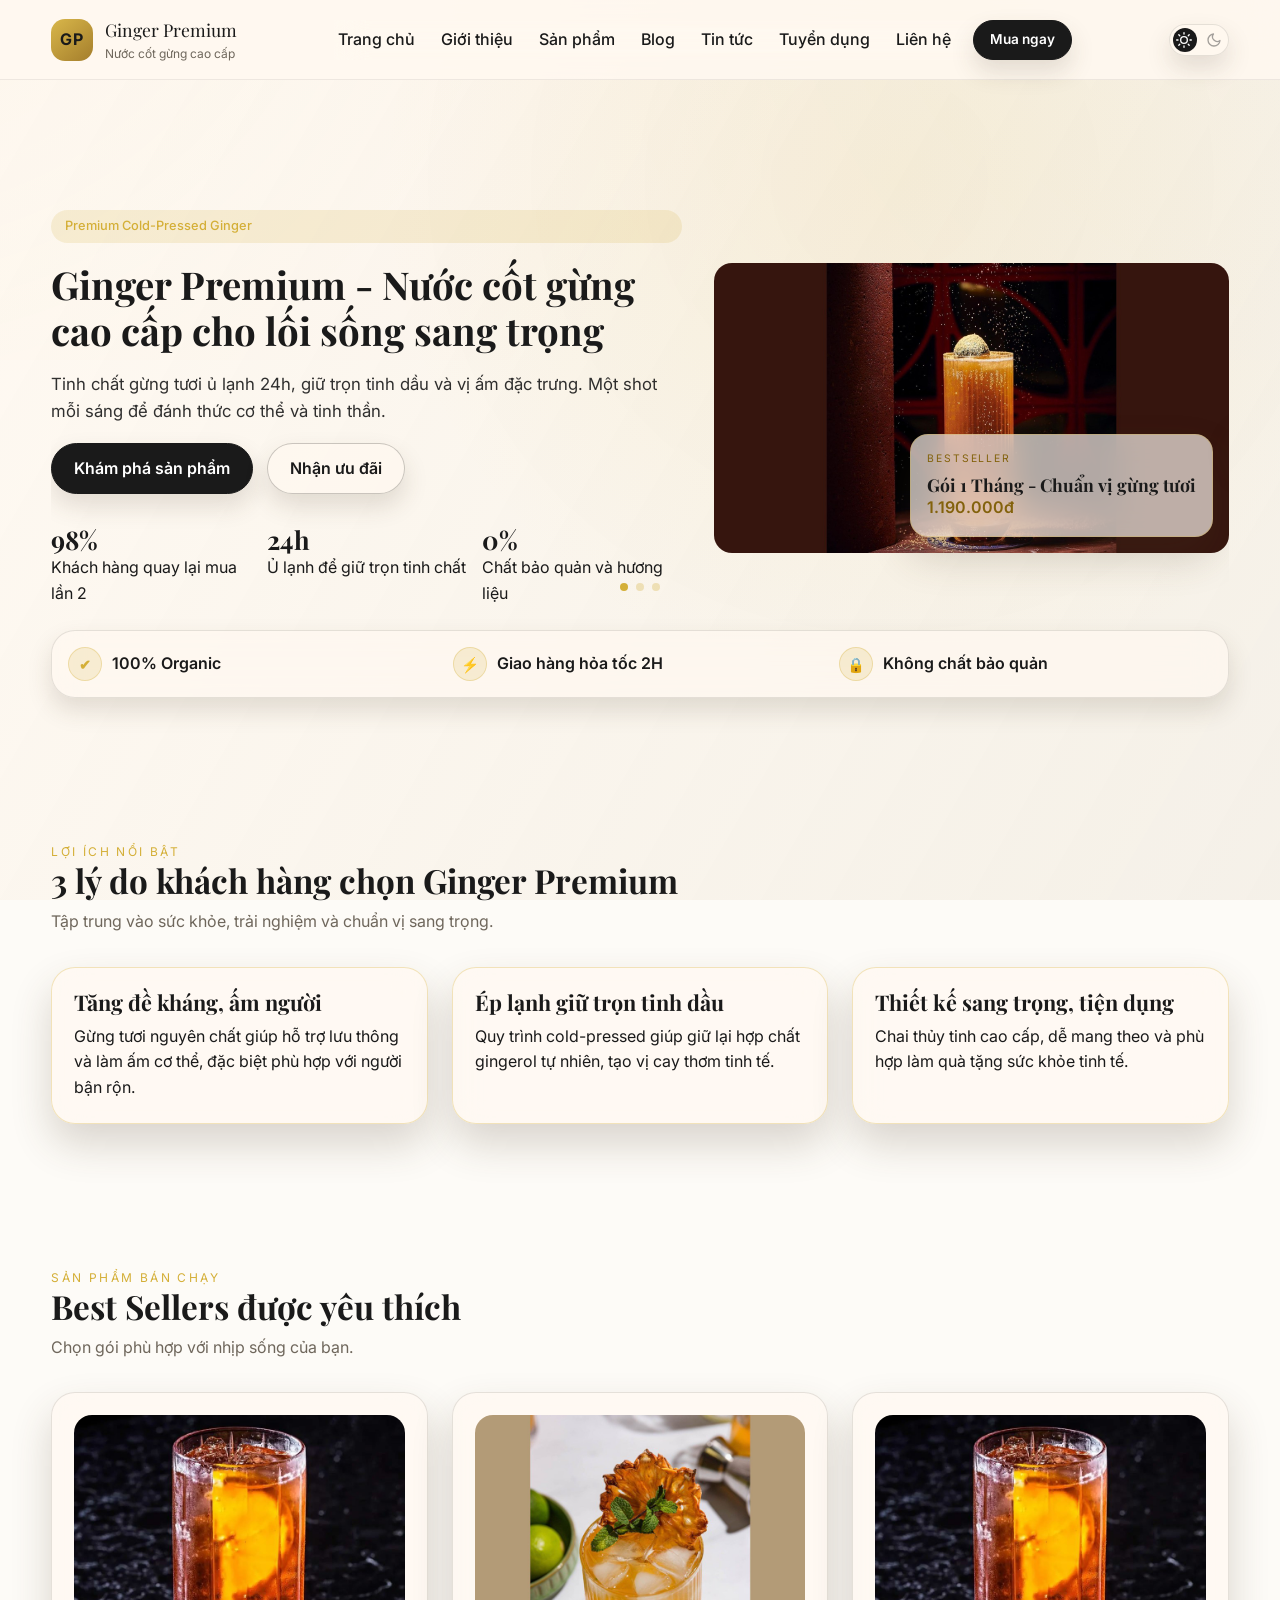
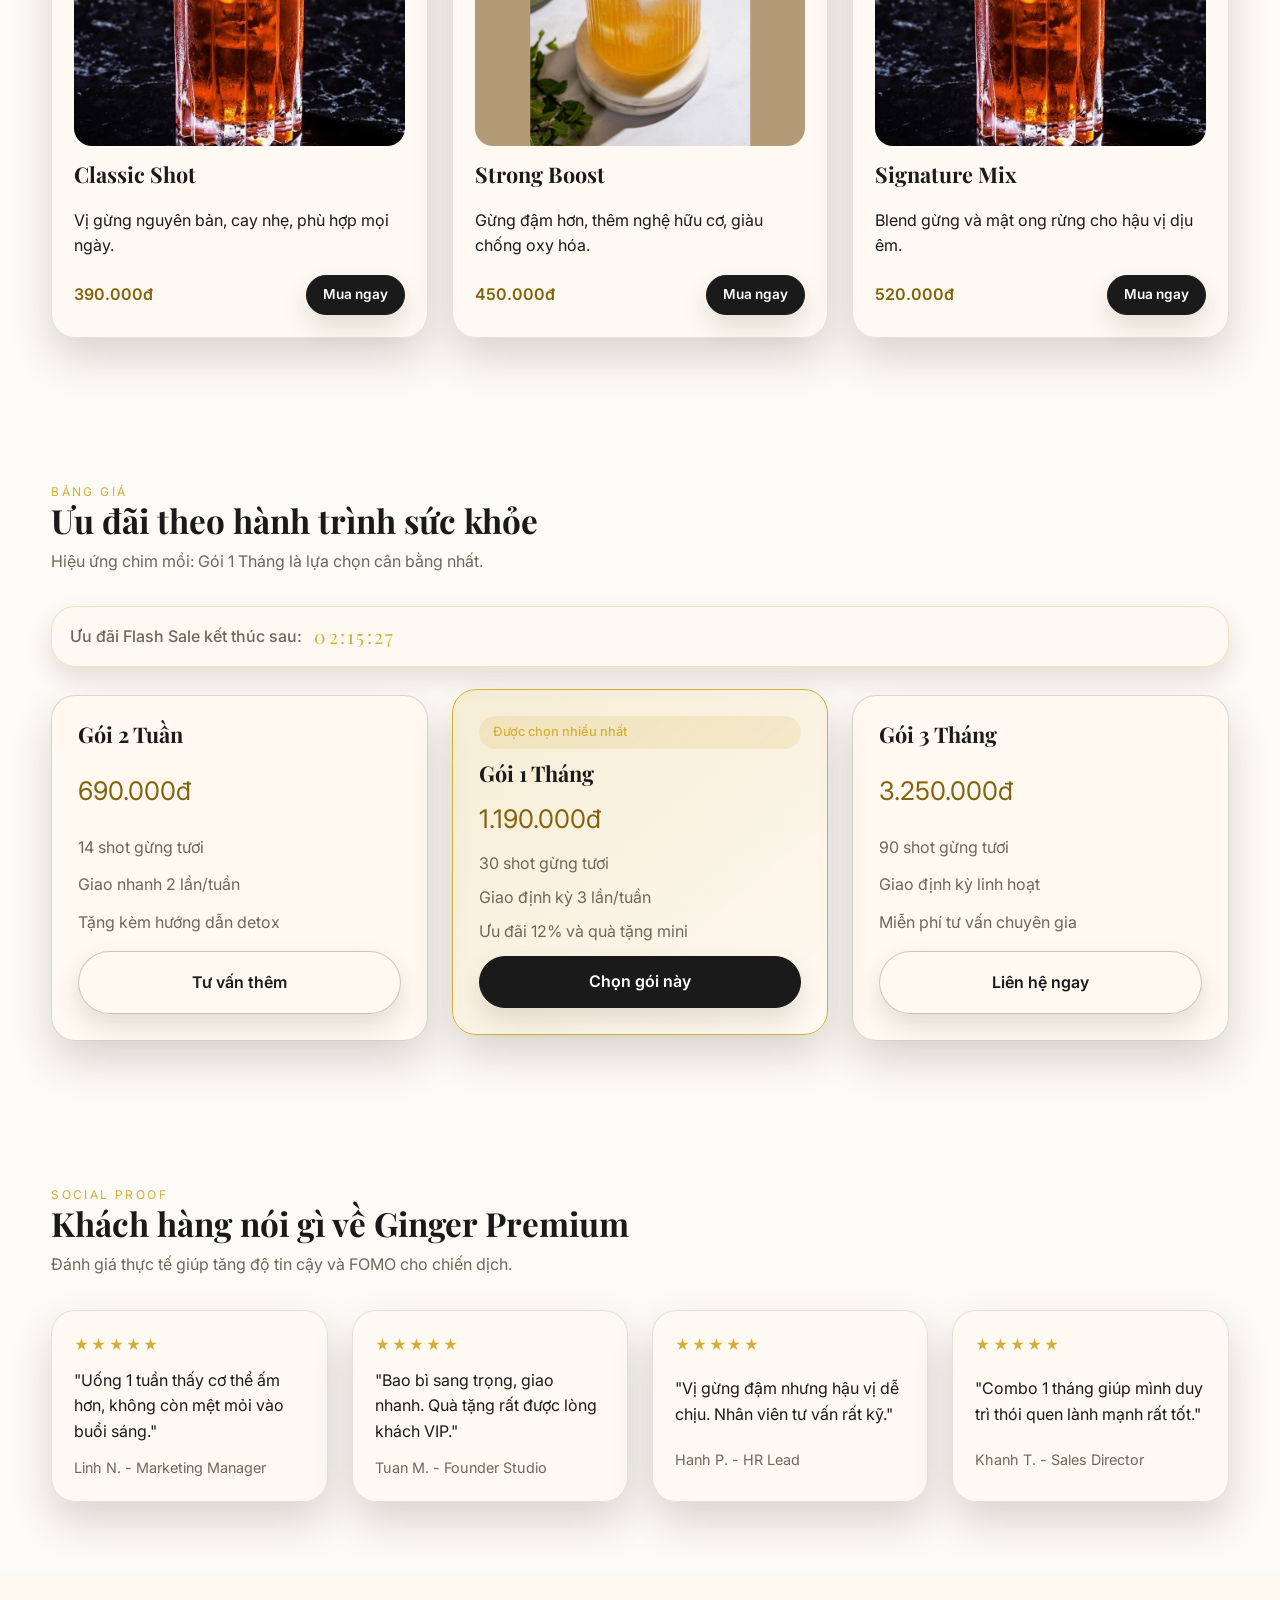
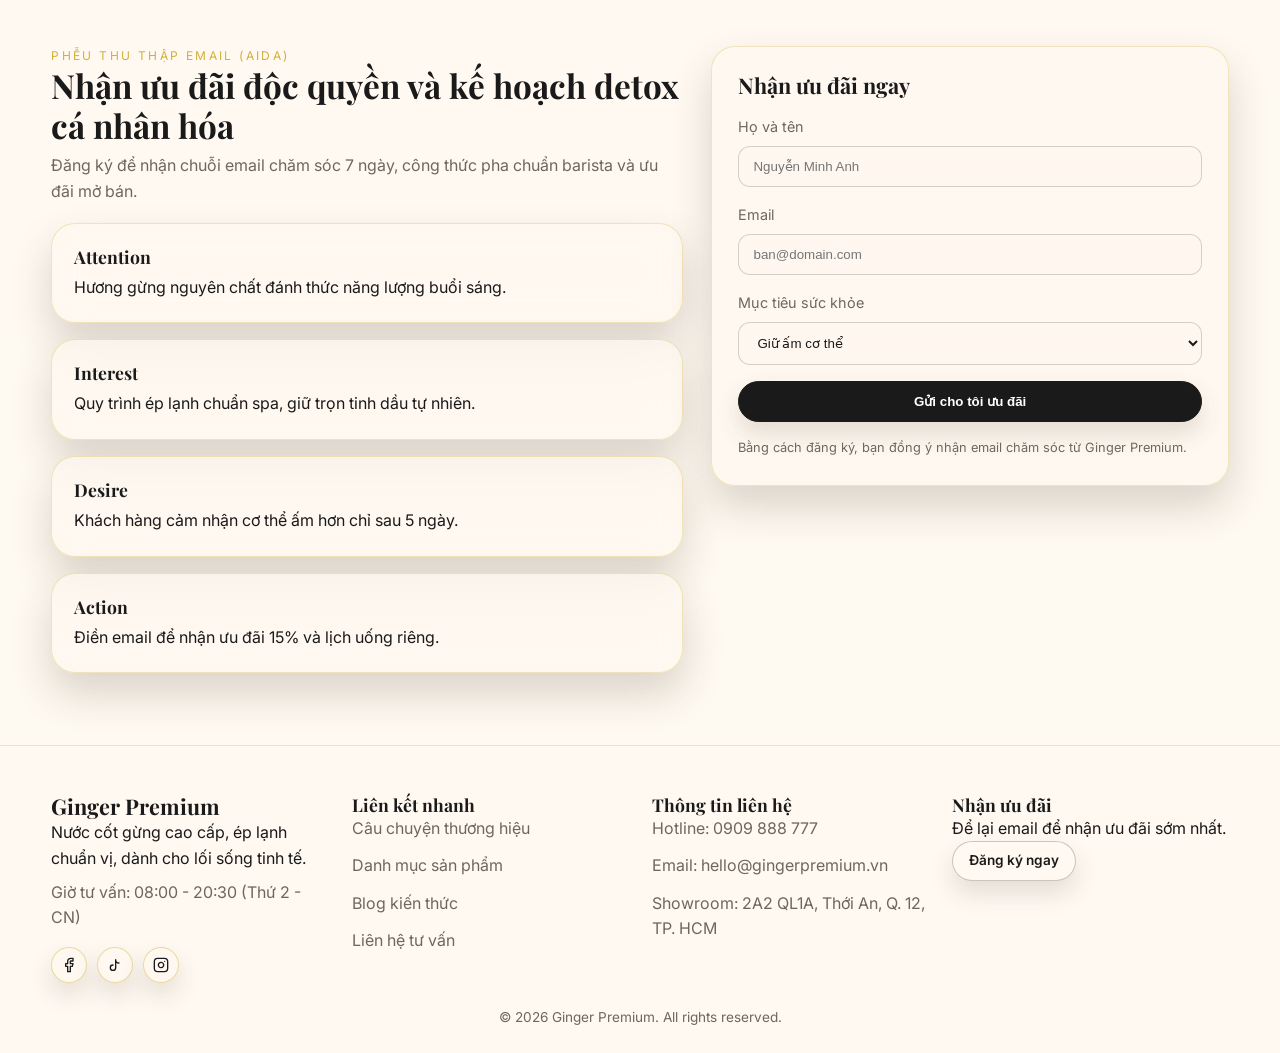
==== commit 27b1d86f: "update product images" ====
--- a/index.html
+++ b/index.html
@@ -72,7 +72,8 @@
                   </div>
                   <div class="hero-media">
                     <img
-                      src="assets/img/hero-ginger.svg"
+                      class="img-hero"
+                      src="assets/img/hero/hero-1.jpg"
                       alt="Ly nước cốt gừng Ginger Premium"
                     />
                     <div class="media-card">
@@ -117,7 +118,8 @@
                   </div>
                   <div class="hero-media">
                     <img
-                      src="assets/img/product-2.svg"
+                      class="img-hero"
+                      src="assets/img/hero/hero-2.jpg"
                       alt="Gói Ginger Detox"
                     />
                     <div class="media-card">
@@ -162,7 +164,8 @@
                   </div>
                   <div class="hero-media">
                     <img
-                      src="assets/img/product-3.svg"
+                      class="img-hero"
+                      src="assets/img/hero/hero-1.jpg"
                       alt="Gift Box Ginger Premium"
                     />
                     <div class="media-card">
@@ -240,7 +243,11 @@
           </div>
           <div class="grid-3">
             <article class="product-card">
-              <img src="assets/img/product-1.svg" alt="Gói Classic" />
+              <img
+                class="img-card"
+                src="assets/img/products/product-1.jpg"
+                alt="Gói Classic"
+              />
               <h3>Classic Shot</h3>
               <p>Vị gừng nguyên bản, cay nhẹ, phù hợp mọi ngày.</p>
               <div class="price-row">
@@ -251,7 +258,11 @@
               </div>
             </article>
             <article class="product-card">
-              <img src="assets/img/product-2.svg" alt="Gói Strong" />
+              <img
+                class="img-card"
+                src="assets/img/products/product-2.jpg"
+                alt="Gói Strong"
+              />
               <h3>Strong Boost</h3>
               <p>Gừng đậm hơn, thêm nghệ hữu cơ, giàu chống oxy hóa.</p>
               <div class="price-row">
@@ -262,7 +273,11 @@
               </div>
             </article>
             <article class="product-card">
-              <img src="assets/img/product-3.svg" alt="Gói Signature" />
+              <img
+                class="img-card"
+                src="assets/img/products/product-1.jpg"
+                alt="Gói Signature"
+              />
               <h3>Signature Mix</h3>
               <p>Blend gừng và mật ong rừng cho hậu vị dịu êm.</p>
               <div class="price-row">
--- a/assets/css/style.css
+++ b/assets/css/style.css
@@ -174,6 +174,28 @@
   border-radius: 18px;
 }
 
+.img-hero,
+.img-card,
+.img-post {
+  width: 100%;
+  aspect-ratio: 1 / 1;
+  object-fit: contain;
+  object-position: center;
+  background: var(--surface);
+}
+
+.img-hero {
+  aspect-ratio: 16 / 9;
+}
+
+.img-card {
+  aspect-ratio: 1 / 1;
+}
+
+.img-post {
+  aspect-ratio: 1 / 1;
+}
+
 a {
   color: inherit;
   text-decoration: none;
@@ -981,7 +1003,6 @@
     grid-template-columns: repeat(3, 1fr);
   }
 
-
   .split {
     grid-template-columns: 1.1fr 0.9fr;
   }
